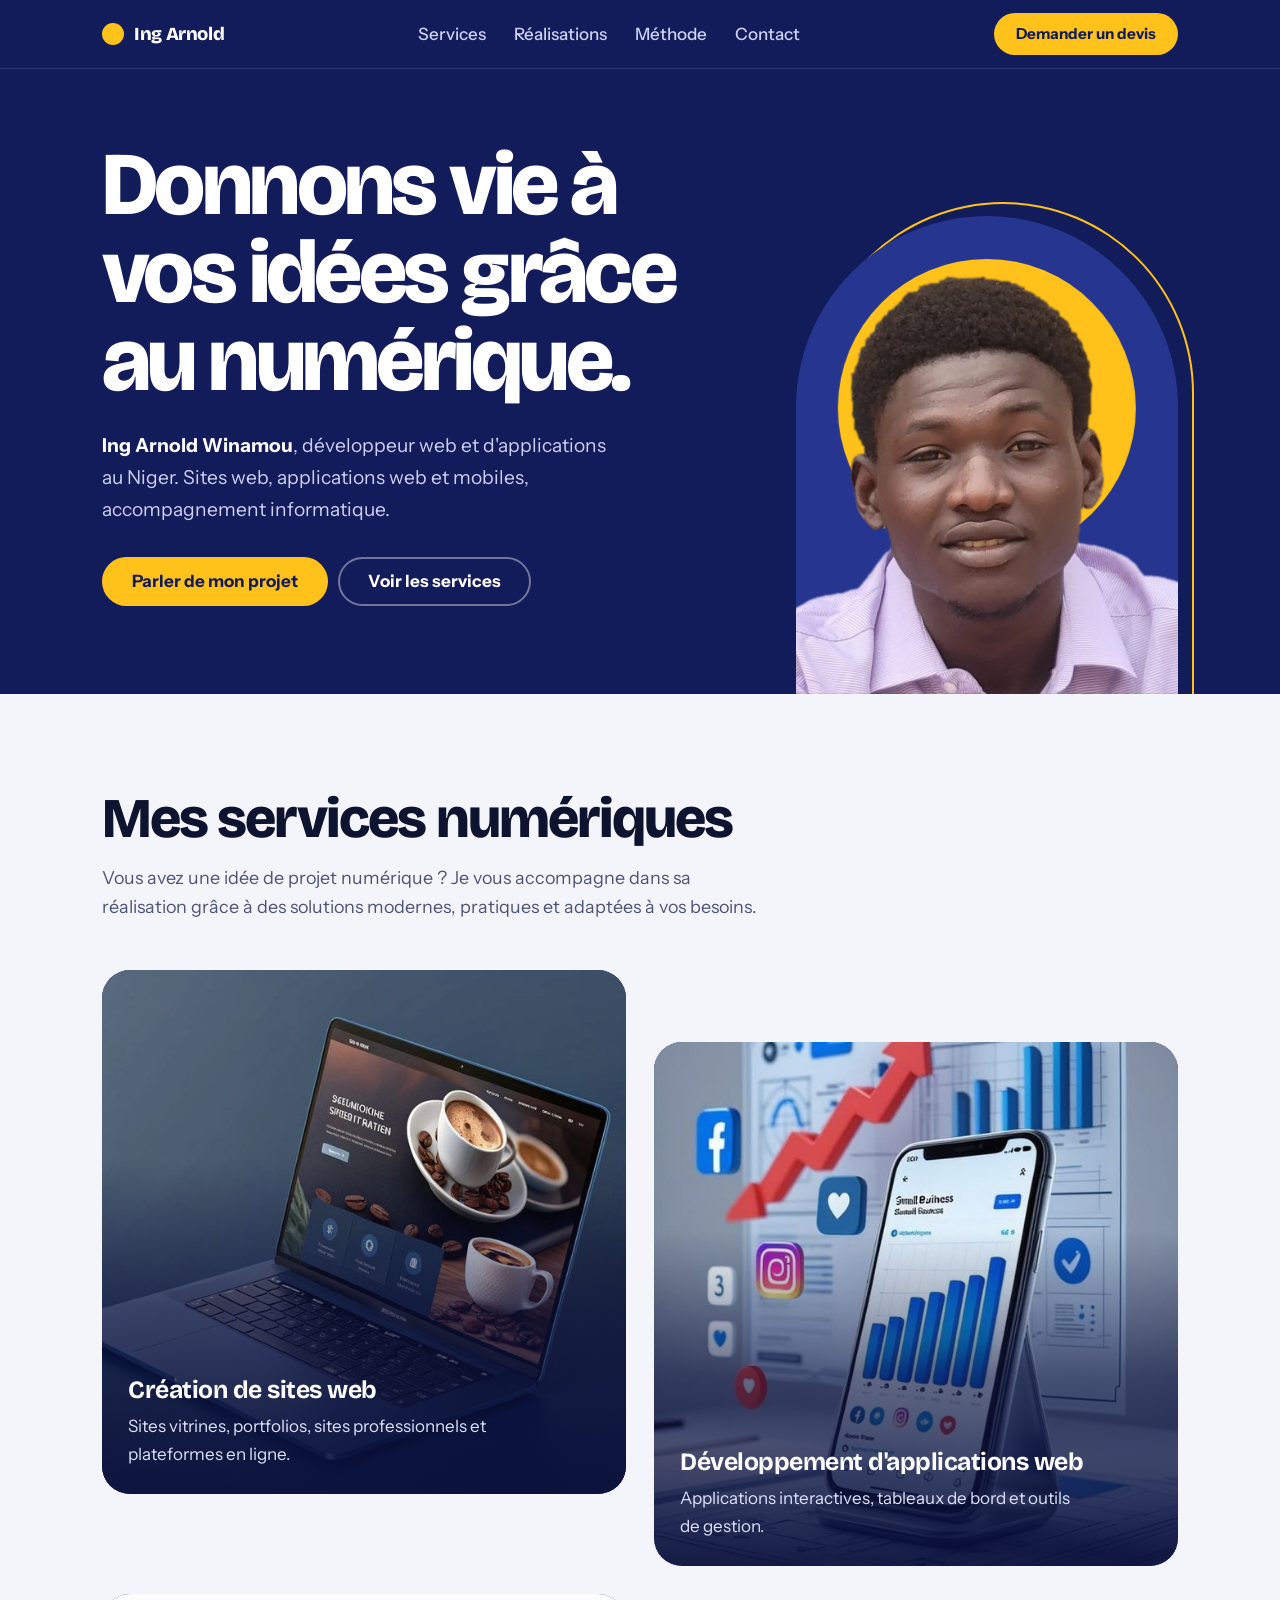
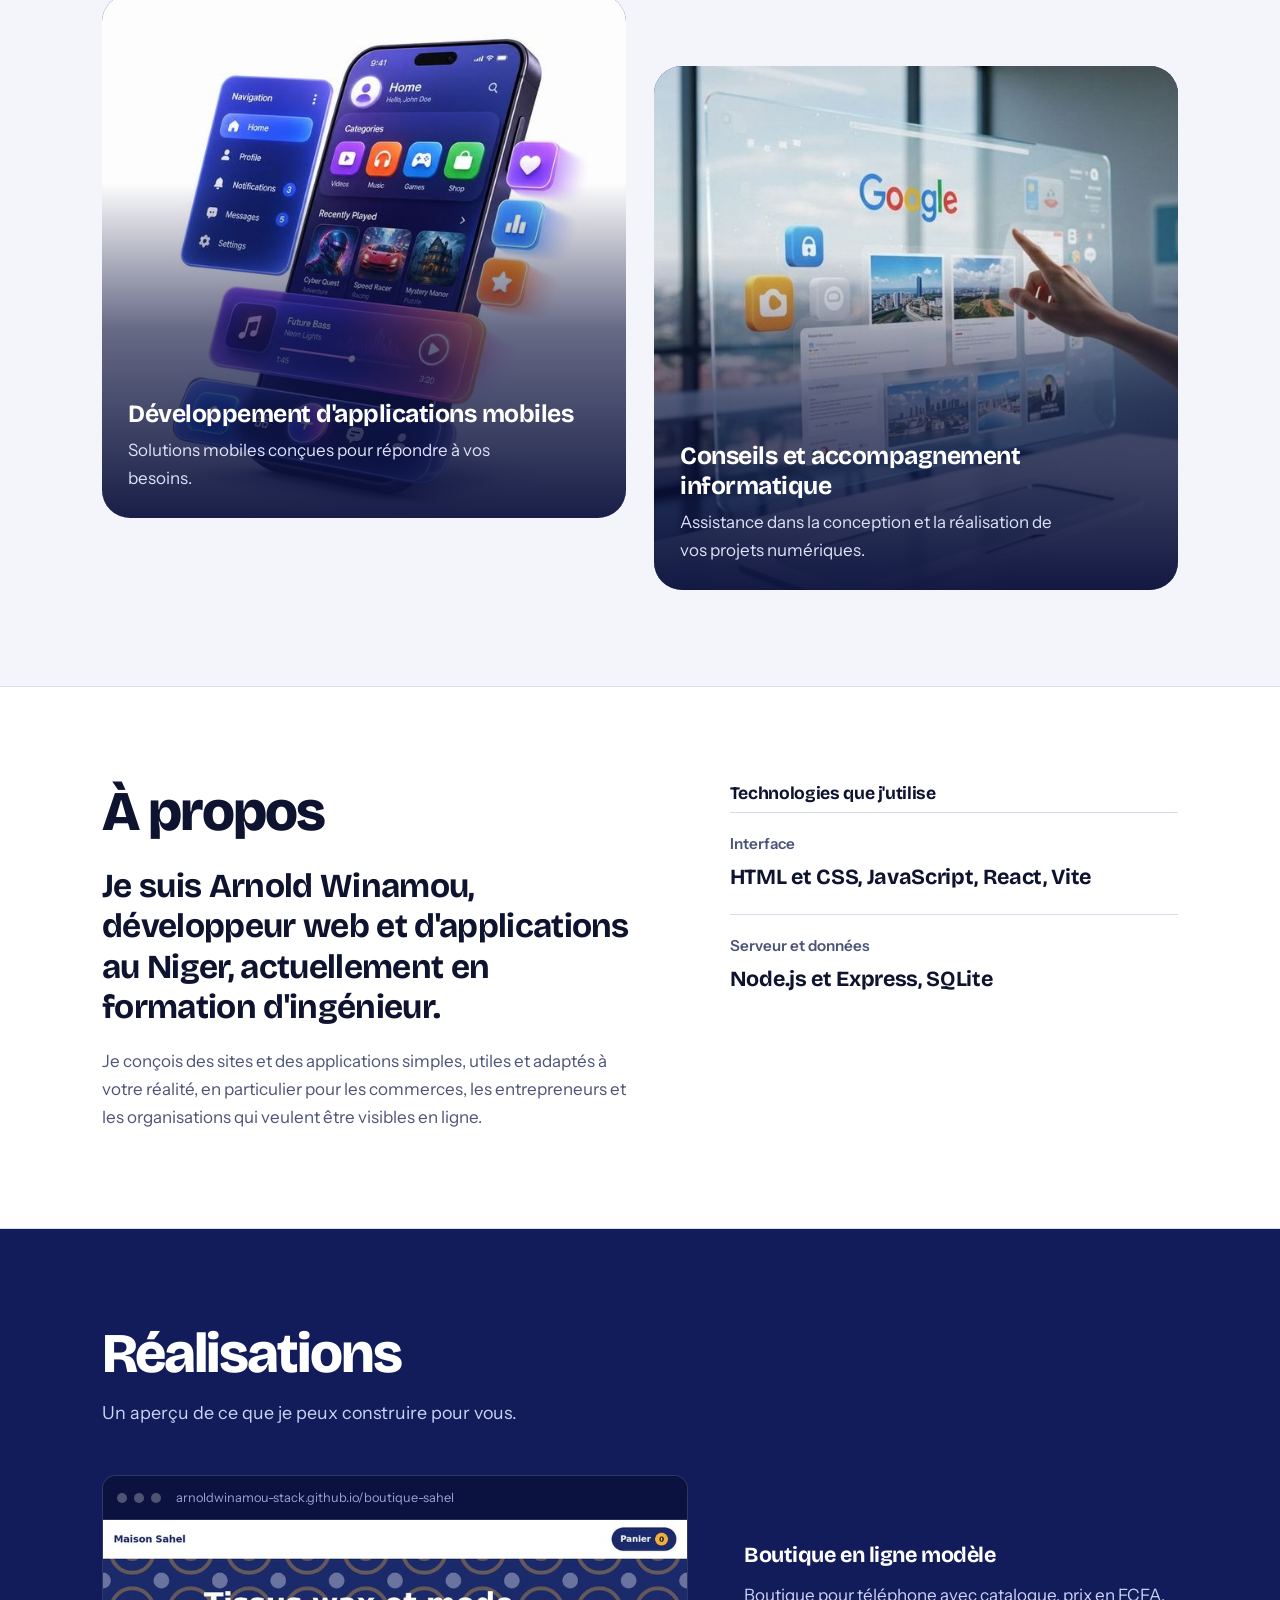
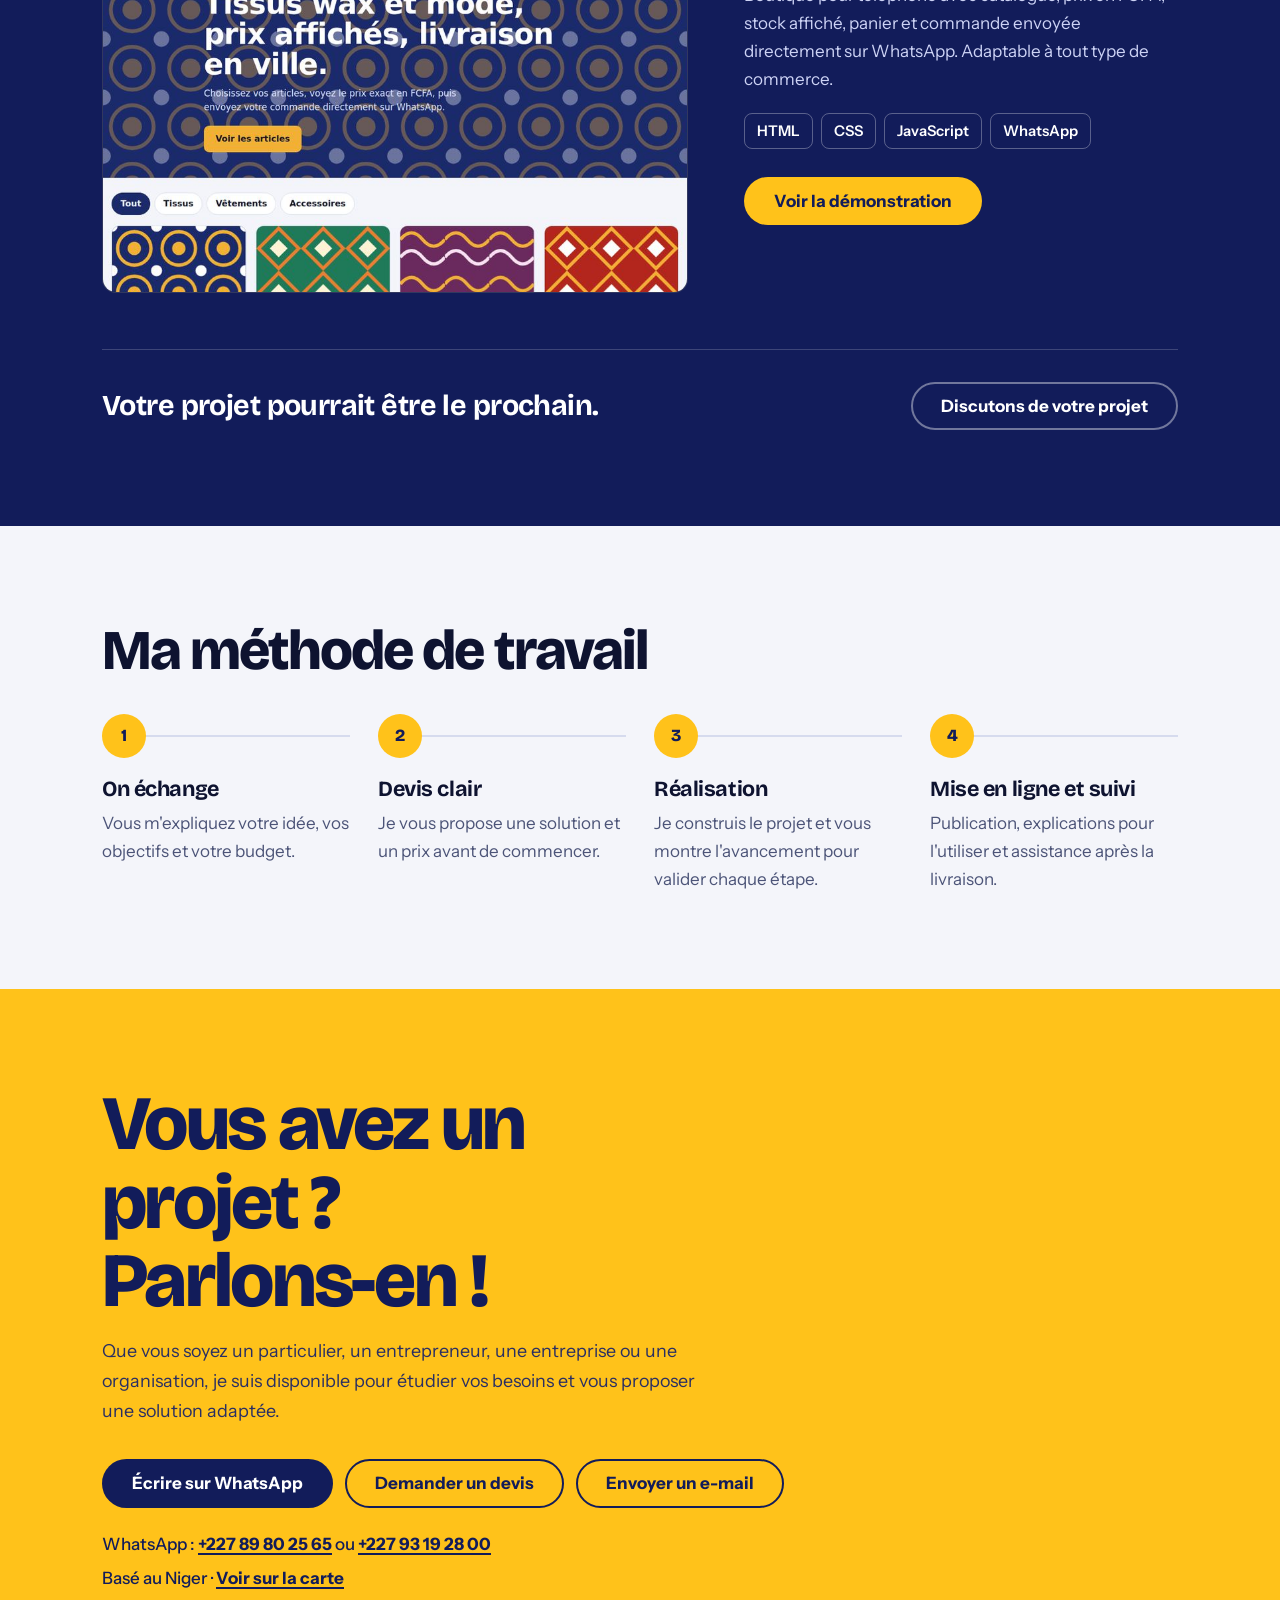
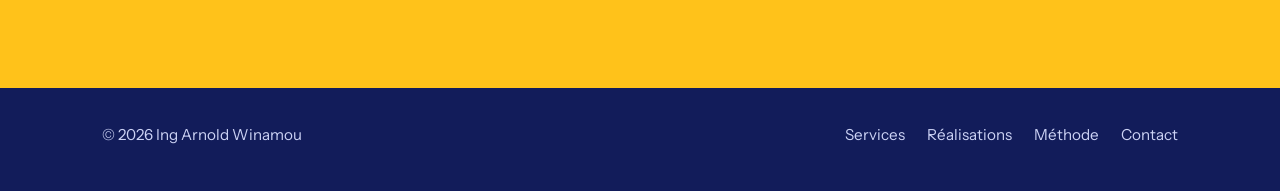
==== index.html @ d701defe "Update index.html" ====
<!DOCTYPE html>
<html lang="fr">
<head>
<meta name="google-site-verification" content="qrfC8c2_F-XxVxkpl4psHNgxjwviIf0uf66EChjVUeA" />
<meta charset="UTF-8">
<meta name="viewport" content="width=device-width, initial-scale=1">
<title>Ing Arnold Winamou – Développeur web et d'applications au Niger</title>
<meta name="description" content="Ing Arnold Winamou, développeur web et d'applications au Niger : création de sites web, applications web et mobiles, conseils et accompagnement informatique. Demandez un devis.">
<meta name="author" content="Arnold Winamou">
<link rel="canonical" href="https://arnoldwinamou-stack.github.io/">
<link rel="icon" type="image/svg+xml" href="data:image/svg+xml,%3Csvg xmlns=%22http://www.w3.org/2000/svg%22 viewBox=%220 0 64 64%22 xmlns:c2pa=%22http://c2pa.org/manifest%22%3E%3Cmetadata%3E%3Cc2pa:manifest%[base64]/[base64]%2BX/GsGPcEEsIYvOQAAAZljYm9yomdhY3Rpb25zgqJmYWN0aW9ua2MycGEub3BlbmVkanBhcmFtZXRlcnOha2luZ3JlZGllbnRzgaJjdXJseC1zZWxmI2p1bWJmPWMycGEuYXNzZXJ0aW9ucy9jMnBhLmluZ3JlZGllbnQudjNkaGFzaFgglP0dI7aSJW/C08QrW8vLhaWRZ3tnVrMgpYQZ/[base64]%[base64]/R0jtpIlb8LTxCtby8uFpZFne2dWsyClhBn%2BuS%2B97aJjdXJseCpzZWxmI2p1bWJmPWMycGEuYXNzZXJ0aW9ucy9jMnBhLmFjdGlvbnMudjJkaGFzaFgg4yxWzSO2NprL2qa9xCFcOTLrA3tYEpOYpgd6ojgqQn%2BiY3VybHgpc2VsZiNqdW1iZj1jMnBhLmFzc2VydGlvbnMvYzJwYS5oYXNoLmRhdGFkaGFzaFggpcWCn2moqY/11Rs770JXiBTCQYwgh/GRgH8T28gpHMh0Y2xhaW1fZ2VuZXJhdG9yX2luZm%[base64]/[base64]/3cyjxFA3Qo5S46fX0/ihY0VZ7mfb9KF703t5OjWDBWMA4GA1UdDwEB/wQEAwIHgDAVBgNVHSUEDjAMBgorBgEEAYPoXgIBMAwGA1UdEwEB/wQCMAAwHwYDVR0jBBgwFoAUzlHiBIFOZFsj%2BOPEz5o%2BnMHXXMIwCgYIKoZIzj0EAwMDZwAwZAIwMXMdFJ4BetLLVY7ORuE9noqbbAZOZn/aArXyTwFAZfKrPzxF2vPoJNf1%2BUCdg1XGAjBwX1zd9WGqYkqmL5SFqw1QySjr1zJfpJM9%2B1rdDwSPLMOPOjKuiXjoU/[base64]%2BQaaUuWk=%3C/c2pa:manifest%3E%3C/metadata%3E%3Crect width=%2264%22 height=%2264%22 rx=%2212%22 fill=%22%230b5a55%22/%3E%3Crect x=%220%22 y=%220%22 width=%226%22 height=%2264%22 fill=%22%235cc8be%22/%3E%3Crect x=%226%22 y=%220%22 width=%226%22 height=%2264%22 fill=%22%23fecb00%22/%3E%3Crect x=%2212%22 y=%220%22 width=%226%22 height=%2264%22 fill=%22%23e8445e%22/%3E%3Ctext x=%2240%22 y=%2243%22 font-family=%22Georgia%2Cserif%22 font-size=%2230%22 font-weight=%22700%22 text-anchor=%22middle%22 fill=%22%23fff%22%3EAW%3C/text%3E%3C/svg%3E">

<meta property="og:title" content="Ing Arnold Winamou – Développeur web et d'applications">
<meta property="og:description" content="Sites web, applications web et mobiles, conseils informatiques. Donnons vie à vos idées grâce au numérique.">
<meta property="og:type" content="website">
<meta property="og:locale" content="fr_FR">
<meta property="og:url" content="https://arnoldwinamou-stack.github.io/">
<meta property="og:image" content="https://arnoldwinamou-stack.github.io/partage.jpg">
<meta property="og:image:width" content="1200">
<meta property="og:image:height" content="630">
<meta property="og:image:alt" content="Ing Arnold Winamou, développeur web et d'applications">
<meta name="twitter:card" content="summary_large_image">
<meta name="twitter:image" content="https://arnoldwinamou-stack.github.io/partage.jpg">

<!-- GOOGLE SEARCH CONSOLE : collez ici la balise de vérification que Google vous donne, par exemple :
<meta name="google-site-verification" content="XXXXXXXXXXXX">
-->

<script type="application/ld+json">
{
  "@context": "https://schema.org",
  "@type": "Person",
  "name": "Arnold Winamou",
  "alternateName": "Ing Arnold Winamou",
  "jobTitle": "Développeur web et d'applications",
  "url": "https://arnoldwinamou-stack.github.io/",
  "image": "https://arnoldwinamou-stack.github.io/partage.jpg",
  "address": { "@type": "PostalAddress", "addressCountry": "NE" },
  "knowsAbout": ["Création de sites web", "Applications web", "Applications mobiles", "Conseil informatique"]
}
</script>

<meta name="theme-color" content="#121c5a">
<link rel="preconnect" href="https://fonts.googleapis.com">
<link rel="preconnect" href="https://fonts.gstatic.com" crossorigin>
<link href="https://fonts.googleapis.com/css2?family=Bricolage+Grotesque:opsz,wght@12..96,600..800&family=Instrument+Sans:wght@400..700&display=swap" rel="stylesheet">
<style>
  :root {
    color-scheme: light;
    --indigo: #121c5a;
    --mid: #26358f;
    --sun: #ffc21a;
    --page: #f4f5fa;
    --surface: #ffffff;
    --ink: #0e1330;
    --muted: #4c5478;
    --line: #d6dbee;
    --link: #26358f;
    --display: "Bricolage Grotesque", "Segoe UI", system-ui, sans-serif;
    --body: "Instrument Sans", "Segoe UI", system-ui, sans-serif;
  }
  @media (prefers-color-scheme: dark) {
    :root {
      color-scheme: dark;
      --page: #0a0f33;
      --surface: #10174a;
      --ink: #eef0ff;
      --muted: #a0a8d8;
      --line: #263073;
      --link: #ffc21a;
    }
  }
  * { box-sizing: border-box; margin: 0; padding: 0; }
  html { scroll-behavior: smooth; scroll-padding-top: 76px; }
  body { font-family: var(--body); font-size: 1.0625rem; line-height: 1.65; background: var(--page); color: var(--ink); -webkit-font-smoothing: antialiased; }
  img { max-width: 100%; }
  a { color: inherit; }
  :focus-visible { outline: 3px solid var(--sun); outline-offset: 3px; }
  .wrap { max-width: 1120px; margin: 0 auto; padding: 0 22px; }
  h1, h2, h3 { font-family: var(--display); font-optical-sizing: auto; }
  h2 { font-size: clamp(2rem, 6.4vw, 3.5rem); line-height: 1.02; letter-spacing: -0.035em; font-weight: 800; }
  h3 { font-size: 1.35rem; line-height: 1.2; letter-spacing: -0.02em; font-weight: 700; }
  .sub { margin-top: 16px; max-width: 56ch; color: var(--muted); font-size: 1.12rem; }
  section { padding: 96px 0; }

  /* Boutons */
  .btn { display: inline-flex; align-items: center; justify-content: center; min-height: 48px; padding: 12px 28px; border-radius: 999px; border: 2px solid transparent; text-decoration: none; font: inherit; font-weight: 700; line-height: 1.2; transition: background-color .2s, color .2s, border-color .2s; }
  .btn.sun { background: var(--sun); color: var(--indigo); }
  .btn.sun:hover { background: #ffd24d; }
  .btn.ghost { border-color: rgba(255,255,255,.4); color: #fff; }
  .btn.ghost:hover { background: rgba(255,255,255,.1); }
  .btn.small { min-height: 42px; padding: 8px 20px; font-size: .95rem; }

  /* Navigation */
  .nav { position: sticky; top: 0; z-index: 50; background: var(--indigo); border-bottom: 1px solid rgba(255,255,255,.1); }
  .nav .wrap { display: flex; align-items: center; justify-content: space-between; height: 68px; gap: 16px; }
  .brand { display: flex; align-items: center; gap: 10px; color: #fff; text-decoration: none; font-family: var(--display); font-weight: 800; font-size: 1.15rem; letter-spacing: -0.02em; }
  .brand::before { content: ""; width: 22px; height: 22px; border-radius: 50%; background: var(--sun); }
  .links { display: none; gap: 28px; }
  .links a { color: #cdd3f5; text-decoration: none; font-weight: 500; }
  .links a:hover { color: #fff; }
  @media (min-width: 800px) { .links { display: flex; } }

  /* En-tête : la signature visuelle du site = l'arche et le soleil */
  .hero { background: var(--indigo); color: #fff; padding: 48px 0 0; overflow: hidden; }
  .hero .wrap { display: grid; gap: 34px; align-items: end; }
  .hero-text { padding-bottom: 8px; }
  .hero h1 { font-size: clamp(2.45rem, 9.6vw, 5.6rem); line-height: .98; letter-spacing: -0.04em; font-weight: 800; max-width: 11ch; }
  .lead { margin-top: 20px; font-size: 1.1rem; color: #cdd3f5; max-width: 40ch; }
  .lead strong { color: #fff; font-weight: 700; }
  .cta-row { display: flex; flex-wrap: wrap; gap: 10px; margin-top: 26px; }
  .arch-wrap { position: relative; width: min(88%, 380px); margin: 0 auto; }
  .arch-wrap::before { content: ""; position: absolute; top: -14px; left: 16px; right: -16px; bottom: 0; border: 2px solid var(--sun); border-bottom: 0; border-radius: 999px 999px 0 0; }
  .arch { position: relative; aspect-ratio: 4 / 5; border-radius: 999px 999px 0 0; background: var(--mid); overflow: hidden; }
  .arch .sun { position: absolute; left: 50%; top: 9%; width: 78%; aspect-ratio: 1; border-radius: 50%; background: var(--sun); transform: translateX(-50%); animation: sun-up .9s cubic-bezier(.2,.7,.2,1) both; }
  .arch img { position: absolute; left: 50%; bottom: 0; width: 122%; max-width: none; height: auto; transform: translateX(-50%); animation: rise .9s .25s cubic-bezier(.2,.7,.2,1) both; }
  @keyframes sun-up { from { transform: translateX(-50%) scale(.55); opacity: 0; } to { transform: translateX(-50%) scale(1); opacity: 1; } }
  @keyframes rise { from { transform: translate(-50%, 40px); opacity: 0; } to { transform: translate(-50%, 0); opacity: 1; } }
  @media (min-width: 880px) {
    .lead { margin-top: 26px; font-size: 1.2rem; }
    .cta-row { margin-top: 32px; }
    .hero { padding-top: 72px; }
    .hero .wrap { grid-template-columns: 1.25fr .75fr; gap: 56px; }
    .hero-text { padding-bottom: 88px; }
    .arch-wrap { width: 100%; margin: 0; }
  }

  /* Services : deux colonnes décalées, images pleine largeur */
  .tiles { margin-top: 48px; display: grid; gap: 24px; }
  .tile { position: relative; isolation: isolate; aspect-ratio: 1 / 1; border-radius: 28px; overflow: hidden; background: var(--mid); color: #fff; }
  .tile img { position: absolute; inset: 0; width: 100%; height: 100%; object-fit: cover; z-index: -2; }
  .tile::after { content: ""; position: absolute; inset: 0; z-index: -1; background: linear-gradient(to top, rgba(10,16,60,.94) 0%, rgba(10,16,60,.62) 36%, rgba(10,16,60,0) 64%); }
  .tile .cap { position: absolute; left: 0; right: 0; bottom: 0; padding: 26px; }
  .tile h3 { font-size: 1.55rem; }
  .tile p { margin-top: 6px; color: #dde1fa; max-width: 36ch; }
  @media (min-width: 760px) {
    .tiles { grid-template-columns: 1fr 1fr; gap: 28px; align-items: start; }
    .tile:nth-child(even) { margin-top: 72px; }
  }

  /* À propos */
  .about { background: var(--surface); border-top: 1px solid var(--line); border-bottom: 1px solid var(--line); }
  .split { display: grid; gap: 48px; }
  .statement { margin-top: 26px; font-family: var(--display); font-size: clamp(1.5rem, 4.4vw, 2.1rem); line-height: 1.2; letter-spacing: -0.02em; font-weight: 700; max-width: 26ch; }
  .about p.more { margin-top: 20px; color: var(--muted); max-width: 54ch; }
  .stack-title { font-size: 1.1rem; margin-bottom: 8px; }
  .stack > div { border-top: 1px solid var(--line); padding: 18px 0; display: grid; gap: 4px; }
  .stack dt { color: var(--muted); font-weight: 600; font-size: .95rem; }
  .stack dd { font-family: var(--display); font-weight: 700; font-size: 1.35rem; letter-spacing: -0.015em; }
  @media (min-width: 880px) { .split { grid-template-columns: 1.1fr .9fr; gap: 80px; align-items: start; } }

  /* Réalisations */
  .work { background: var(--indigo); color: #fff; }
  .work .sub { color: #cdd3f5; }
  .feature { margin-top: 48px; display: grid; gap: 36px; align-items: center; }
  .browser { border-radius: 14px; overflow: hidden; background: #0b1240; border: 1px solid rgba(255,255,255,.16); }
  .browser .bar { display: flex; align-items: center; gap: 7px; padding: 11px 14px; background: #0b1240; border-bottom: 1px solid rgba(255,255,255,.12); }
  .browser .bar i { width: 10px; height: 10px; border-radius: 50%; background: rgba(255,255,255,.28); flex: none; }
  .browser .bar span { margin-left: 8px; font-size: .8rem; color: #9aa3d6; white-space: nowrap; overflow: hidden; text-overflow: ellipsis; }
  .browser img { display: block; width: 100%; height: auto; }
  .info p { margin-top: 12px; color: #cdd3f5; max-width: 46ch; }
  .tags { margin: 20px 0 28px; display: flex; flex-wrap: wrap; gap: 8px; list-style: none; }
  .tags li { border: 1px solid rgba(255,255,255,.3); border-radius: 8px; padding: 5px 12px; font-size: .92rem; font-weight: 600; }
  .next { margin-top: 56px; padding-top: 32px; border-top: 1px solid rgba(255,255,255,.18); display: flex; flex-wrap: wrap; align-items: center; justify-content: space-between; gap: 18px; }
  .next p { font-family: var(--display); font-size: clamp(1.3rem, 4vw, 1.8rem); font-weight: 700; letter-spacing: -0.02em; }
  @media (min-width: 900px) { .feature { grid-template-columns: 1.35fr 1fr; gap: 56px; } }

  /* Méthode : une vraie suite d'étapes */
  .timeline { margin-top: 56px; list-style: none; counter-reset: etape; display: grid; gap: 0; }
  .timeline li { counter-increment: etape; position: relative; padding: 0 0 36px 66px; border-left: 2px solid var(--line); margin-left: 21px; }
  .timeline li:last-child { border-left-color: transparent; padding-bottom: 0; }
  .timeline li::before { content: counter(etape); position: absolute; left: -23px; top: -4px; width: 44px; height: 44px; border-radius: 50%; background: var(--sun); color: var(--indigo); font-family: var(--display); font-weight: 800; display: grid; place-items: center; }
  .timeline h3 { padding-top: 6px; }
  .timeline p { margin-top: 6px; color: var(--muted); max-width: 34ch; }
  @media (min-width: 900px) {
    .timeline { grid-template-columns: repeat(4, 1fr); gap: 28px; }
    .timeline li { padding: 40px 0 0; border-left: 0; border-top: 2px solid var(--line); margin-left: 0; }
    .timeline li:last-child { border-top-color: var(--line); padding-bottom: 0; }
    .timeline li::before { left: 0; top: -23px; }
    .timeline h3 { padding-top: 0; }
  }

  /* Contact : grand bloc jaune */
  .contact { background: var(--sun); color: var(--indigo); }
  .contact h2 { font-size: clamp(2.3rem, 8.6vw, 4.8rem); max-width: 13ch; }
  .contact .sub { color: #2a2f63; max-width: 52ch; }
  .actions { margin-top: 34px; display: flex; flex-wrap: wrap; gap: 12px; }
  .contact .btn.solid { background: var(--indigo); color: #fff; }
  .contact .btn.solid:hover { background: #1c2a7a; }
  .contact .btn.line { border-color: var(--indigo); color: var(--indigo); }
  .contact .btn.line:hover { background: rgba(18,28,90,.08); }
  .contact :focus-visible { outline-color: var(--indigo); }
  .numbers, .where { margin-top: 22px; font-weight: 500; }
  .where { margin-top: 6px; }
  .nw { white-space: nowrap; }
  .numbers a { white-space: nowrap; }
  .contact .numbers a, .contact .where a { font-weight: 700; text-decoration-thickness: 2px; text-underline-offset: 3px; }

  footer { background: var(--indigo); color: #cdd3f5; padding: 34px 0 44px; font-size: .95rem; }
  footer .wrap { display: flex; flex-wrap: wrap; justify-content: space-between; gap: 14px 28px; }
  footer nav { display: flex; flex-wrap: wrap; gap: 8px 22px; }
  footer a { text-decoration: none; }
  footer a:hover { color: #fff; }

  @media (prefers-reduced-motion: reduce) {
    html { scroll-behavior: auto; }
    .arch .sun, .arch img { animation: none; }
  }
</style>
</head>
<body>
<header class="nav">
  <div class="wrap">
    <a class="brand" href="#top">Ing Arnold</a>
    <nav class="links" aria-label="Navigation principale">
      <a href="#services">Services</a><a href="#realisations">Réalisations</a><a href="#methode">Méthode</a><a href="#contact">Contact</a>
    </nav>
    <a class="btn sun small js-devis" href="#contact">Demander un devis</a>
  </div>
</header>

<main id="top">
  <section class="hero" style="padding-bottom:0">
    <div class="wrap">
      <div class="hero-text">
        <h1>Donnons vie à vos idées grâce au numérique.</h1>
        <p class="lead"><strong>Ing Arnold Winamou</strong>, développeur web et d'applications au Niger. Sites web, applications web et mobiles, accompagnement informatique.</p>
        <div class="cta-row">
          <a class="btn sun" href="#contact">Parler de mon projet</a>
          <a class="btn ghost" href="#services">Voir les services</a>
        </div>
      </div>
      <div class="arch-wrap">
        <div class="arch">
          <div class="sun"></div>
          <img src="[data-uri]" width="800" height="783" alt="Portrait de Ing Arnold Winamou" fetchpriority="high">
        </div>
      </div>
    </div>
  </section>

  <section id="services">
    <div class="wrap">
      <h2>Mes services numériques</h2>
      <p class="sub">Vous avez une idée de projet numérique ? Je vous accompagne dans sa réalisation grâce à des solutions modernes, pratiques et adaptées à vos besoins.</p>
      <div class="tiles">
      <article class="tile">
        <img src="[data-uri]" width="640" height="640" alt="Ordinateur portable affichant un site web moderne" loading="lazy">
        <div class="cap"><h3>Création de sites web</h3><p>Sites vitrines, portfolios, sites professionnels et plateformes en ligne.</p></div>
      </article>
      <article class="tile">
        <img src="[data-uri]" width="640" height="640" alt="Téléphone et tableau de bord avec des graphiques de statistiques" loading="lazy">
        <div class="cap"><h3>Développement d'applications web</h3><p>Applications interactives, tableaux de bord et outils de gestion.</p></div>
      </article>
      <article class="tile">
        <img src="[data-uri]" width="640" height="640" alt="Téléphone affichant une application mobile moderne" loading="lazy">
        <div class="cap"><h3>Développement d'applications mobiles</h3><p>Solutions mobiles conçues pour répondre à vos besoins.</p></div>
      </article>
      <article class="tile">
        <img src="[data-uri]" width="640" height="640" alt="Écran transparent et main qui guide, pour illustrer le conseil informatique" loading="lazy">
        <div class="cap"><h3>Conseils et accompagnement informatique</h3><p>Assistance dans la conception et la réalisation de vos projets numériques.</p></div>
      </article>
      </div>
    </div>
  </section>

  <section class="about" id="apropos">
    <div class="wrap split">
      <div>
        <h2>À propos</h2>
        <p class="statement">Je suis Arnold Winamou, développeur web et d'applications au Niger, actuellement en formation d'ingénieur.</p>
        <p class="more">Je conçois des sites et des applications simples, utiles et adaptés à votre réalité, en particulier pour les commerces, les entrepreneurs et les organisations qui veulent être visibles en ligne.</p>
      </div>
      <div>
        <h3 class="stack-title">Technologies que j'utilise</h3>
        <dl class="stack">
          <div><dt>Interface</dt><dd>HTML et CSS, JavaScript, React, Vite</dd></div>
          <div><dt>Serveur et données</dt><dd>Node.js et Express, SQLite</dd></div>
        </dl>
      </div>
    </div>
  </section>

  <section class="work" id="realisations">
    <div class="wrap">
      <h2>Réalisations</h2>
      <p class="sub">Un aperçu de ce que je peux construire pour vous.</p>
      <div class="feature">
        <div class="browser">
          <div class="bar"><i></i><i></i><i></i><span>arnoldwinamou-stack.github.io/boutique-sahel</span></div>
          <img src="[data-uri]" width="880" height="560" alt="Capture d'écran de la boutique en ligne modèle Maison Sahel" loading="lazy">
        </div>
        <div class="info">
          <h3>Boutique en ligne modèle</h3>
          <p>Boutique pour téléphone avec catalogue, prix en FCFA, stock affiché, panier et commande envoyée directement sur WhatsApp. Adaptable à tout type de commerce.</p>
          <ul class="tags"><li>HTML</li><li>CSS</li><li>JavaScript</li><li>WhatsApp</li></ul>
          <a class="btn sun" href="https://arnoldwinamou-stack.github.io/boutique-sahel/" target="_blank" rel="noopener">Voir la démonstration</a>
        </div>
      </div>
      <div class="next">
        <p>Votre projet pourrait être le prochain.</p>
        <a class="btn ghost" href="#contact">Discutons de votre projet</a>
      </div>
    </div>
  </section>

  <section id="methode">
    <div class="wrap">
      <h2>Ma méthode de travail</h2>
      <ol class="timeline">
        <li><h3>On échange</h3><p>Vous m'expliquez votre idée, vos objectifs et votre budget.</p></li>
        <li><h3>Devis clair</h3><p>Je vous propose une solution et un prix avant de commencer.</p></li>
        <li><h3>Réalisation</h3><p>Je construis le projet et vous montre l'avancement pour valider chaque étape.</p></li>
        <li><h3>Mise en ligne et suivi</h3><p>Publication, explications pour l'utiliser et assistance après la livraison.</p></li>
      </ol>
    </div>
  </section>

  <section class="contact" id="contact">
    <div class="wrap">
      <h2>Vous avez un projet&nbsp;? <span class="nw">Parlons-en&nbsp;!</span></h2>
      <p class="sub">Que vous soyez un particulier, un entrepreneur, une entreprise ou une organisation, je suis disponible pour étudier vos besoins et vous proposer une solution adaptée.</p>
      <div class="actions">
        <a class="btn solid" id="wa" href="#contact">Écrire sur WhatsApp</a>
        <a class="btn line js-devis" id="devis" href="#contact">Demander un devis</a>
        <a class="btn line" id="mail" href="#contact" hidden>Envoyer un e-mail</a>
      </div>
      <p class="numbers" id="numbers"></p>
      <p class="where" id="where" hidden></p>
    </div>
  </section>
</main>

<footer>
  <div class="wrap">
    <span>© 2026 Ing Arnold Winamou</span>
    <nav aria-label="Pied de page"><a href="#services">Services</a><a href="#realisations">Réalisations</a><a href="#methode">Méthode</a><a href="#contact">Contact</a></nav>
  </div>
</footer>

<script>
  /* ===== À MODIFIER ===== */
  // indicatif du pays + numéro, sans + ni espaces (le premier est utilisé par le gros bouton)
  const WHATSAPP_NUMBERS = [
    { tel: "22789802565", affiche: "+227 89 80 25 65" },
    { tel: "22793192800", affiche: "+227 93 19 28 00" }
  ];
  const LIEU = "au Niger";  // texte affiché, exemple : "à Niamey, Niger" (laisser vide pour masquer)
  const CARTE = "Niger";    // recherche sur la carte, exemple : "Niamey, Niger"
  const EMAIL = "arnoldwinamou@gmail.com"; // laisser vide pour masquer le bouton e-mail
  /* ====================== */

  const msg = "Bonjour Arnold, j'ai un projet numérique et je voudrais en discuter avec vous.";
  const msgDevis = "Bonjour Arnold, je voudrais un devis pour un projet (site web ou application). Voici mon besoin : ";
  const lien = (n, m) => "https://wa.me/" + n.tel + "?text=" + encodeURIComponent(m || msg);

  const wa = document.getElementById("wa");
  wa.href = lien(WHATSAPP_NUMBERS[0]); wa.target = "_blank"; wa.rel = "noopener";
  document.querySelectorAll(".js-devis").forEach(a => {
    a.href = lien(WHATSAPP_NUMBERS[0], msgDevis); a.target = "_blank"; a.rel = "noopener";
  });
  document.getElementById("numbers").innerHTML = "WhatsApp : " +
    WHATSAPP_NUMBERS.map(n => '<a href="' + lien(n) + '" target="_blank" rel="noopener">' + n.affiche + '</a>').join(" ou ");
  if (LIEU) {
    const w = document.getElementById("where");
    w.innerHTML = "Basé " + LIEU + ' · <a href="https://www.google.com/maps/search/?api=1&query=' + encodeURIComponent(CARTE) + '" target="_blank" rel="noopener">Voir sur la carte</a>';
    w.hidden = false;
  }
  if (EMAIL) {
    const m = document.getElementById("mail");
    m.href = "mailto:" + EMAIL + "?subject=" + encodeURIComponent("Projet numérique");
    m.hidden = false;
  }
</script>
</body>
</html>
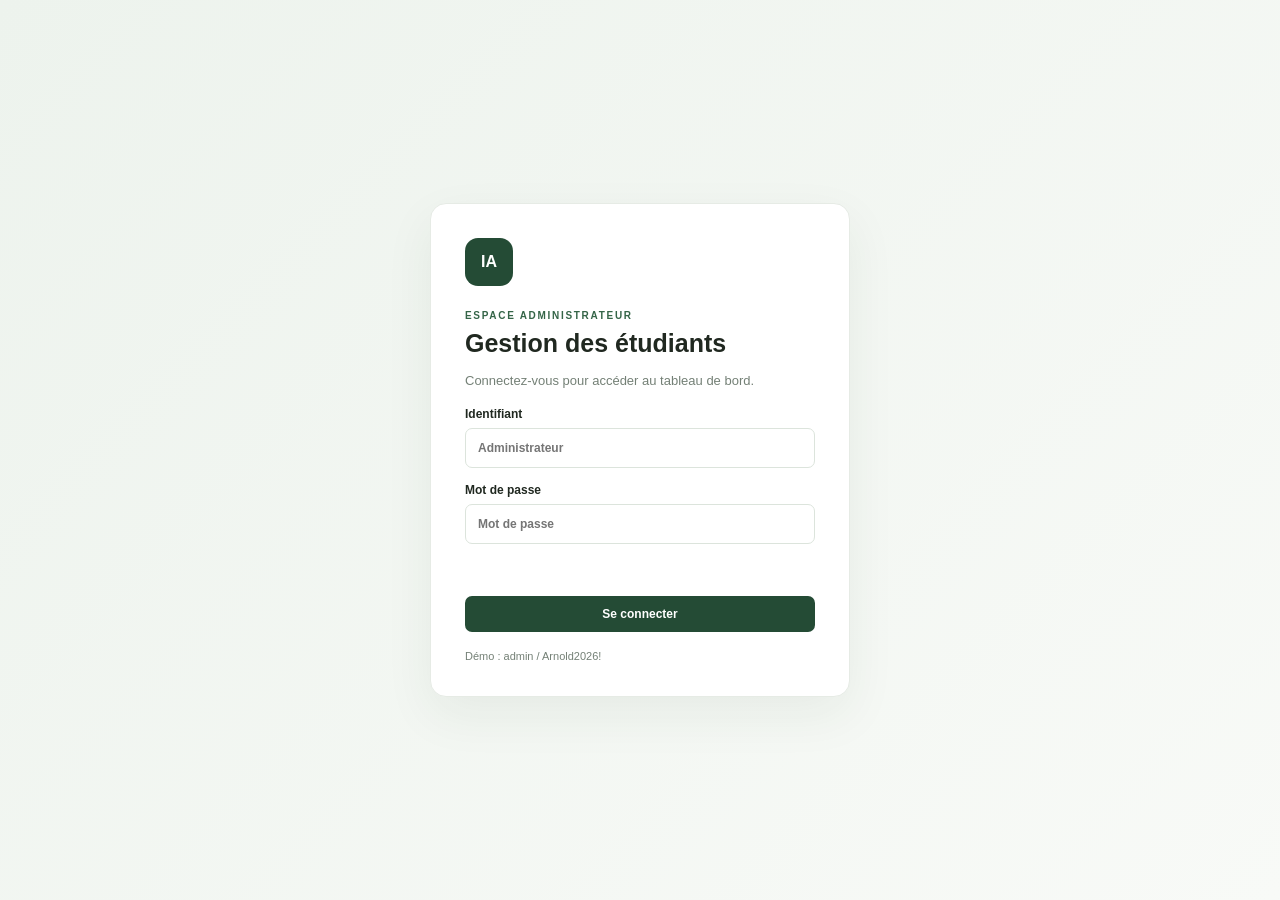
==== commit e1c6ef42: "Add files via upload Ajout du système de gestion des étudiants" ====
--- a/index.html
+++ b/index.html
@@ -1,376 +1,56 @@
-<!DOCTYPE html>
+<!doctype html>
 <html lang="fr">
 <head>
-<meta name="google-site-verification" content="qrfC8c2_F-XxVxkpl4psHNgxjwviIf0uf66EChjVUeA" />
-<meta charset="UTF-8">
-<meta name="viewport" content="width=device-width, initial-scale=1">
-<title>Ing Arnold Winamou – Développeur web et d'applications au Niger</title>
-<meta name="description" content="Ing Arnold Winamou, développeur web et d'applications au Niger : création de sites web, applications web et mobiles, conseils et accompagnement informatique. Demandez un devis.">
-<meta name="author" content="Arnold Winamou">
-<link rel="canonical" href="https://arnoldwinamou-stack.github.io/">
-<link rel="icon" type="image/svg+xml" href="data:image/svg+xml,%3Csvg xmlns=%22http://www.w3.org/2000/svg%22 viewBox=%220 0 64 64%22 xmlns:c2pa=%22http://c2pa.org/manifest%22%3E%3Cmetadata%3E%3Cc2pa:manifest%[base64]/[base64]%2BX/GsGPcEEsIYvOQAAAZljYm9yomdhY3Rpb25zgqJmYWN0aW9ua2MycGEub3BlbmVkanBhcmFtZXRlcnOha2luZ3JlZGllbnRzgaJjdXJseC1zZWxmI2p1bWJmPWMycGEuYXNzZXJ0aW9ucy9jMnBhLmluZ3JlZGllbnQudjNkaGFzaFgglP0dI7aSJW/C08QrW8vLhaWRZ3tnVrMgpYQZ/[base64]%[base64]/R0jtpIlb8LTxCtby8uFpZFne2dWsyClhBn%2BuS%2B97aJjdXJseCpzZWxmI2p1bWJmPWMycGEuYXNzZXJ0aW9ucy9jMnBhLmFjdGlvbnMudjJkaGFzaFgg4yxWzSO2NprL2qa9xCFcOTLrA3tYEpOYpgd6ojgqQn%2BiY3VybHgpc2VsZiNqdW1iZj1jMnBhLmFzc2VydGlvbnMvYzJwYS5oYXNoLmRhdGFkaGFzaFggpcWCn2moqY/11Rs770JXiBTCQYwgh/GRgH8T28gpHMh0Y2xhaW1fZ2VuZXJhdG9yX2luZm%[base64]/[base64]/3cyjxFA3Qo5S46fX0/ihY0VZ7mfb9KF703t5OjWDBWMA4GA1UdDwEB/wQEAwIHgDAVBgNVHSUEDjAMBgorBgEEAYPoXgIBMAwGA1UdEwEB/wQCMAAwHwYDVR0jBBgwFoAUzlHiBIFOZFsj%2BOPEz5o%2BnMHXXMIwCgYIKoZIzj0EAwMDZwAwZAIwMXMdFJ4BetLLVY7ORuE9noqbbAZOZn/aArXyTwFAZfKrPzxF2vPoJNf1%2BUCdg1XGAjBwX1zd9WGqYkqmL5SFqw1QySjr1zJfpJM9%2B1rdDwSPLMOPOjKuiXjoU/[base64]%2BQaaUuWk=%3C/c2pa:manifest%3E%3C/metadata%3E%3Crect width=%2264%22 height=%2264%22 rx=%2212%22 fill=%22%230b5a55%22/%3E%3Crect x=%220%22 y=%220%22 width=%226%22 height=%2264%22 fill=%22%235cc8be%22/%3E%3Crect x=%226%22 y=%220%22 width=%226%22 height=%2264%22 fill=%22%23fecb00%22/%3E%3Crect x=%2212%22 y=%220%22 width=%226%22 height=%2264%22 fill=%22%23e8445e%22/%3E%3Ctext x=%2240%22 y=%2243%22 font-family=%22Georgia%2Cserif%22 font-size=%2230%22 font-weight=%22700%22 text-anchor=%22middle%22 fill=%22%23fff%22%3EAW%3C/text%3E%3C/svg%3E">
-
-<meta property="og:title" content="Ing Arnold Winamou – Développeur web et d'applications">
-<meta property="og:description" content="Sites web, applications web et mobiles, conseils informatiques. Donnons vie à vos idées grâce au numérique.">
-<meta property="og:type" content="website">
-<meta property="og:locale" content="fr_FR">
-<meta property="og:url" content="https://arnoldwinamou-stack.github.io/">
-<meta property="og:image" content="https://arnoldwinamou-stack.github.io/partage.jpg">
-<meta property="og:image:width" content="1200">
-<meta property="og:image:height" content="630">
-<meta property="og:image:alt" content="Ing Arnold Winamou, développeur web et d'applications">
-<meta name="twitter:card" content="summary_large_image">
-<meta name="twitter:image" content="https://arnoldwinamou-stack.github.io/partage.jpg">
-
-<!-- GOOGLE SEARCH CONSOLE : collez ici la balise de vérification que Google vous donne, par exemple :
-<meta name="google-site-verification" content="XXXXXXXXXXXX">
--->
-
-<script type="application/ld+json">
-{
-  "@context": "https://schema.org",
-  "@type": "Person",
-  "name": "Arnold Winamou",
-  "alternateName": "Ing Arnold Winamou",
-  "jobTitle": "Développeur web et d'applications",
-  "url": "https://arnoldwinamou-stack.github.io/",
-  "image": "https://arnoldwinamou-stack.github.io/partage.jpg",
-  "address": { "@type": "PostalAddress", "addressCountry": "NE" },
-  "knowsAbout": ["Création de sites web", "Applications web", "Applications mobiles", "Conseil informatique"]
-}
-</script>
-
-<meta name="theme-color" content="#121c5a">
-<link rel="preconnect" href="https://fonts.googleapis.com">
-<link rel="preconnect" href="https://fonts.gstatic.com" crossorigin>
-<link href="https://fonts.googleapis.com/css2?family=Bricolage+Grotesque:opsz,wght@12..96,600..800&family=Instrument+Sans:wght@400..700&display=swap" rel="stylesheet">
-<style>
-  :root {
-    color-scheme: light;
-    --indigo: #121c5a;
-    --mid: #26358f;
-    --sun: #ffc21a;
-    --page: #f4f5fa;
-    --surface: #ffffff;
-    --ink: #0e1330;
-    --muted: #4c5478;
-    --line: #d6dbee;
-    --link: #26358f;
-    --display: "Bricolage Grotesque", "Segoe UI", system-ui, sans-serif;
-    --body: "Instrument Sans", "Segoe UI", system-ui, sans-serif;
-  }
-  @media (prefers-color-scheme: dark) {
-    :root {
-      color-scheme: dark;
-      --page: #0a0f33;
-      --surface: #10174a;
-      --ink: #eef0ff;
-      --muted: #a0a8d8;
-      --line: #263073;
-      --link: #ffc21a;
-    }
-  }
-  * { box-sizing: border-box; margin: 0; padding: 0; }
-  html { scroll-behavior: smooth; scroll-padding-top: 76px; }
-  body { font-family: var(--body); font-size: 1.0625rem; line-height: 1.65; background: var(--page); color: var(--ink); -webkit-font-smoothing: antialiased; }
-  img { max-width: 100%; }
-  a { color: inherit; }
-  :focus-visible { outline: 3px solid var(--sun); outline-offset: 3px; }
-  .wrap { max-width: 1120px; margin: 0 auto; padding: 0 22px; }
-  h1, h2, h3 { font-family: var(--display); font-optical-sizing: auto; }
-  h2 { font-size: clamp(2rem, 6.4vw, 3.5rem); line-height: 1.02; letter-spacing: -0.035em; font-weight: 800; }
-  h3 { font-size: 1.35rem; line-height: 1.2; letter-spacing: -0.02em; font-weight: 700; }
-  .sub { margin-top: 16px; max-width: 56ch; color: var(--muted); font-size: 1.12rem; }
-  section { padding: 96px 0; }
-
-  /* Boutons */
-  .btn { display: inline-flex; align-items: center; justify-content: center; min-height: 48px; padding: 12px 28px; border-radius: 999px; border: 2px solid transparent; text-decoration: none; font: inherit; font-weight: 700; line-height: 1.2; transition: background-color .2s, color .2s, border-color .2s; }
-  .btn.sun { background: var(--sun); color: var(--indigo); }
-  .btn.sun:hover { background: #ffd24d; }
-  .btn.ghost { border-color: rgba(255,255,255,.4); color: #fff; }
-  .btn.ghost:hover { background: rgba(255,255,255,.1); }
-  .btn.small { min-height: 42px; padding: 8px 20px; font-size: .95rem; }
-
-  /* Navigation */
-  .nav { position: sticky; top: 0; z-index: 50; background: var(--indigo); border-bottom: 1px solid rgba(255,255,255,.1); }
-  .nav .wrap { display: flex; align-items: center; justify-content: space-between; height: 68px; gap: 16px; }
-  .brand { display: flex; align-items: center; gap: 10px; color: #fff; text-decoration: none; font-family: var(--display); font-weight: 800; font-size: 1.15rem; letter-spacing: -0.02em; }
-  .brand::before { content: ""; width: 22px; height: 22px; border-radius: 50%; background: var(--sun); }
-  .links { display: none; gap: 28px; }
-  .links a { color: #cdd3f5; text-decoration: none; font-weight: 500; }
-  .links a:hover { color: #fff; }
-  @media (min-width: 800px) { .links { display: flex; } }
-
-  /* En-tête : la signature visuelle du site = l'arche et le soleil */
-  .hero { background: var(--indigo); color: #fff; padding: 48px 0 0; overflow: hidden; }
-  .hero .wrap { display: grid; gap: 34px; align-items: end; }
-  .hero-text { padding-bottom: 8px; }
-  .hero h1 { font-size: clamp(2.45rem, 9.6vw, 5.6rem); line-height: .98; letter-spacing: -0.04em; font-weight: 800; max-width: 11ch; }
-  .lead { margin-top: 20px; font-size: 1.1rem; color: #cdd3f5; max-width: 40ch; }
-  .lead strong { color: #fff; font-weight: 700; }
-  .cta-row { display: flex; flex-wrap: wrap; gap: 10px; margin-top: 26px; }
-  .arch-wrap { position: relative; width: min(88%, 380px); margin: 0 auto; }
-  .arch-wrap::before { content: ""; position: absolute; top: -14px; left: 16px; right: -16px; bottom: 0; border: 2px solid var(--sun); border-bottom: 0; border-radius: 999px 999px 0 0; }
-  .arch { position: relative; aspect-ratio: 4 / 5; border-radius: 999px 999px 0 0; background: var(--mid); overflow: hidden; }
-  .arch .sun { position: absolute; left: 50%; top: 9%; width: 78%; aspect-ratio: 1; border-radius: 50%; background: var(--sun); transform: translateX(-50%); animation: sun-up .9s cubic-bezier(.2,.7,.2,1) both; }
-  .arch img { position: absolute; left: 50%; bottom: 0; width: 122%; max-width: none; height: auto; transform: translateX(-50%); animation: rise .9s .25s cubic-bezier(.2,.7,.2,1) both; }
-  @keyframes sun-up { from { transform: translateX(-50%) scale(.55); opacity: 0; } to { transform: translateX(-50%) scale(1); opacity: 1; } }
-  @keyframes rise { from { transform: translate(-50%, 40px); opacity: 0; } to { transform: translate(-50%, 0); opacity: 1; } }
-  @media (min-width: 880px) {
-    .lead { margin-top: 26px; font-size: 1.2rem; }
-    .cta-row { margin-top: 32px; }
-    .hero { padding-top: 72px; }
-    .hero .wrap { grid-template-columns: 1.25fr .75fr; gap: 56px; }
-    .hero-text { padding-bottom: 88px; }
-    .arch-wrap { width: 100%; margin: 0; }
-  }
-
-  /* Services : deux colonnes décalées, images pleine largeur */
-  .tiles { margin-top: 48px; display: grid; gap: 24px; }
-  .tile { position: relative; isolation: isolate; aspect-ratio: 1 / 1; border-radius: 28px; overflow: hidden; background: var(--mid); color: #fff; }
-  .tile img { position: absolute; inset: 0; width: 100%; height: 100%; object-fit: cover; z-index: -2; }
-  .tile::after { content: ""; position: absolute; inset: 0; z-index: -1; background: linear-gradient(to top, rgba(10,16,60,.94) 0%, rgba(10,16,60,.62) 36%, rgba(10,16,60,0) 64%); }
-  .tile .cap { position: absolute; left: 0; right: 0; bottom: 0; padding: 26px; }
-  .tile h3 { font-size: 1.55rem; }
-  .tile p { margin-top: 6px; color: #dde1fa; max-width: 36ch; }
-  @media (min-width: 760px) {
-    .tiles { grid-template-columns: 1fr 1fr; gap: 28px; align-items: start; }
-    .tile:nth-child(even) { margin-top: 72px; }
-  }
-
-  /* À propos */
-  .about { background: var(--surface); border-top: 1px solid var(--line); border-bottom: 1px solid var(--line); }
-  .split { display: grid; gap: 48px; }
-  .statement { margin-top: 26px; font-family: var(--display); font-size: clamp(1.5rem, 4.4vw, 2.1rem); line-height: 1.2; letter-spacing: -0.02em; font-weight: 700; max-width: 26ch; }
-  .about p.more { margin-top: 20px; color: var(--muted); max-width: 54ch; }
-  .stack-title { font-size: 1.1rem; margin-bottom: 8px; }
-  .stack > div { border-top: 1px solid var(--line); padding: 18px 0; display: grid; gap: 4px; }
-  .stack dt { color: var(--muted); font-weight: 600; font-size: .95rem; }
-  .stack dd { font-family: var(--display); font-weight: 700; font-size: 1.35rem; letter-spacing: -0.015em; }
-  @media (min-width: 880px) { .split { grid-template-columns: 1.1fr .9fr; gap: 80px; align-items: start; } }
-
-  /* Réalisations */
-  .work { background: var(--indigo); color: #fff; }
-  .work .sub { color: #cdd3f5; }
-  .feature { margin-top: 48px; display: grid; gap: 36px; align-items: center; }
-  .browser { border-radius: 14px; overflow: hidden; background: #0b1240; border: 1px solid rgba(255,255,255,.16); }
-  .browser .bar { display: flex; align-items: center; gap: 7px; padding: 11px 14px; background: #0b1240; border-bottom: 1px solid rgba(255,255,255,.12); }
-  .browser .bar i { width: 10px; height: 10px; border-radius: 50%; background: rgba(255,255,255,.28); flex: none; }
-  .browser .bar span { margin-left: 8px; font-size: .8rem; color: #9aa3d6; white-space: nowrap; overflow: hidden; text-overflow: ellipsis; }
-  .browser img { display: block; width: 100%; height: auto; }
-  .info p { margin-top: 12px; color: #cdd3f5; max-width: 46ch; }
-  .tags { margin: 20px 0 28px; display: flex; flex-wrap: wrap; gap: 8px; list-style: none; }
-  .tags li { border: 1px solid rgba(255,255,255,.3); border-radius: 8px; padding: 5px 12px; font-size: .92rem; font-weight: 600; }
-  .next { margin-top: 56px; padding-top: 32px; border-top: 1px solid rgba(255,255,255,.18); display: flex; flex-wrap: wrap; align-items: center; justify-content: space-between; gap: 18px; }
-  .next p { font-family: var(--display); font-size: clamp(1.3rem, 4vw, 1.8rem); font-weight: 700; letter-spacing: -0.02em; }
-  @media (min-width: 900px) { .feature { grid-template-columns: 1.35fr 1fr; gap: 56px; } }
-
-  /* Méthode : une vraie suite d'étapes */
-  .timeline { margin-top: 56px; list-style: none; counter-reset: etape; display: grid; gap: 0; }
-  .timeline li { counter-increment: etape; position: relative; padding: 0 0 36px 66px; border-left: 2px solid var(--line); margin-left: 21px; }
-  .timeline li:last-child { border-left-color: transparent; padding-bottom: 0; }
-  .timeline li::before { content: counter(etape); position: absolute; left: -23px; top: -4px; width: 44px; height: 44px; border-radius: 50%; background: var(--sun); color: var(--indigo); font-family: var(--display); font-weight: 800; display: grid; place-items: center; }
-  .timeline h3 { padding-top: 6px; }
-  .timeline p { margin-top: 6px; color: var(--muted); max-width: 34ch; }
-  @media (min-width: 900px) {
-    .timeline { grid-template-columns: repeat(4, 1fr); gap: 28px; }
-    .timeline li { padding: 40px 0 0; border-left: 0; border-top: 2px solid var(--line); margin-left: 0; }
-    .timeline li:last-child { border-top-color: var(--line); padding-bottom: 0; }
-    .timeline li::before { left: 0; top: -23px; }
-    .timeline h3 { padding-top: 0; }
-  }
-
-  /* Contact : grand bloc jaune */
-  .contact { background: var(--sun); color: var(--indigo); }
-  .contact h2 { font-size: clamp(2.3rem, 8.6vw, 4.8rem); max-width: 13ch; }
-  .contact .sub { color: #2a2f63; max-width: 52ch; }
-  .actions { margin-top: 34px; display: flex; flex-wrap: wrap; gap: 12px; }
-  .contact .btn.solid { background: var(--indigo); color: #fff; }
-  .contact .btn.solid:hover { background: #1c2a7a; }
-  .contact .btn.line { border-color: var(--indigo); color: var(--indigo); }
-  .contact .btn.line:hover { background: rgba(18,28,90,.08); }
-  .contact :focus-visible { outline-color: var(--indigo); }
-  .numbers, .where { margin-top: 22px; font-weight: 500; }
-  .where { margin-top: 6px; }
-  .nw { white-space: nowrap; }
-  .numbers a { white-space: nowrap; }
-  .contact .numbers a, .contact .where a { font-weight: 700; text-decoration-thickness: 2px; text-underline-offset: 3px; }
-
-  footer { background: var(--indigo); color: #cdd3f5; padding: 34px 0 44px; font-size: .95rem; }
-  footer .wrap { display: flex; flex-wrap: wrap; justify-content: space-between; gap: 14px 28px; }
-  footer nav { display: flex; flex-wrap: wrap; gap: 8px 22px; }
-  footer a { text-decoration: none; }
-  footer a:hover { color: #fff; }
-
-  @media (prefers-reduced-motion: reduce) {
-    html { scroll-behavior: auto; }
-    .arch .sun, .arch img { animation: none; }
-  }
-</style>
+<meta charset="utf-8"><meta name="viewport" content="width=device-width,initial-scale=1">
+<title>Gestion des étudiants | Ing Arnold</title>
+<link rel="stylesheet" href="style.css">
 </head>
 <body>
-<header class="nav">
-  <div class="wrap">
-    <a class="brand" href="#top">Ing Arnold</a>
-    <nav class="links" aria-label="Navigation principale">
-      <a href="#services">Services</a><a href="#realisations">Réalisations</a><a href="#methode">Méthode</a><a href="#contact">Contact</a>
-    </nav>
-    <a class="btn sun small js-devis" href="#contact">Demander un devis</a>
-  </div>
-</header>
-
-<main id="top">
-  <section class="hero" style="padding-bottom:0">
-    <div class="wrap">
-      <div class="hero-text">
-        <h1>Donnons vie à vos idées grâce au numérique.</h1>
-        <p class="lead"><strong>Ing Arnold Winamou</strong>, développeur web et d'applications au Niger. Sites web, applications web et mobiles, accompagnement informatique.</p>
-        <div class="cta-row">
-          <a class="btn sun" href="#contact">Parler de mon projet</a>
-          <a class="btn ghost" href="#services">Voir les services</a>
-        </div>
-      </div>
-      <div class="arch-wrap">
-        <div class="arch">
-          <div class="sun"></div>
-          <img src="[data-uri]" width="800" height="783" alt="Portrait de Ing Arnold Winamou" fetchpriority="high">
-        </div>
-      </div>
-    </div>
-  </section>
-
-  <section id="services">
-    <div class="wrap">
-      <h2>Mes services numériques</h2>
-      <p class="sub">Vous avez une idée de projet numérique ? Je vous accompagne dans sa réalisation grâce à des solutions modernes, pratiques et adaptées à vos besoins.</p>
-      <div class="tiles">
-      <article class="tile">
-        <img src="[data-uri]" width="640" height="640" alt="Ordinateur portable affichant un site web moderne" loading="lazy">
-        <div class="cap"><h3>Création de sites web</h3><p>Sites vitrines, portfolios, sites professionnels et plateformes en ligne.</p></div>
-      </article>
-      <article class="tile">
-        <img src="[data-uri]" width="640" height="640" alt="Téléphone et tableau de bord avec des graphiques de statistiques" loading="lazy">
-        <div class="cap"><h3>Développement d'applications web</h3><p>Applications interactives, tableaux de bord et outils de gestion.</p></div>
-      </article>
-      <article class="tile">
-        <img src="[data-uri]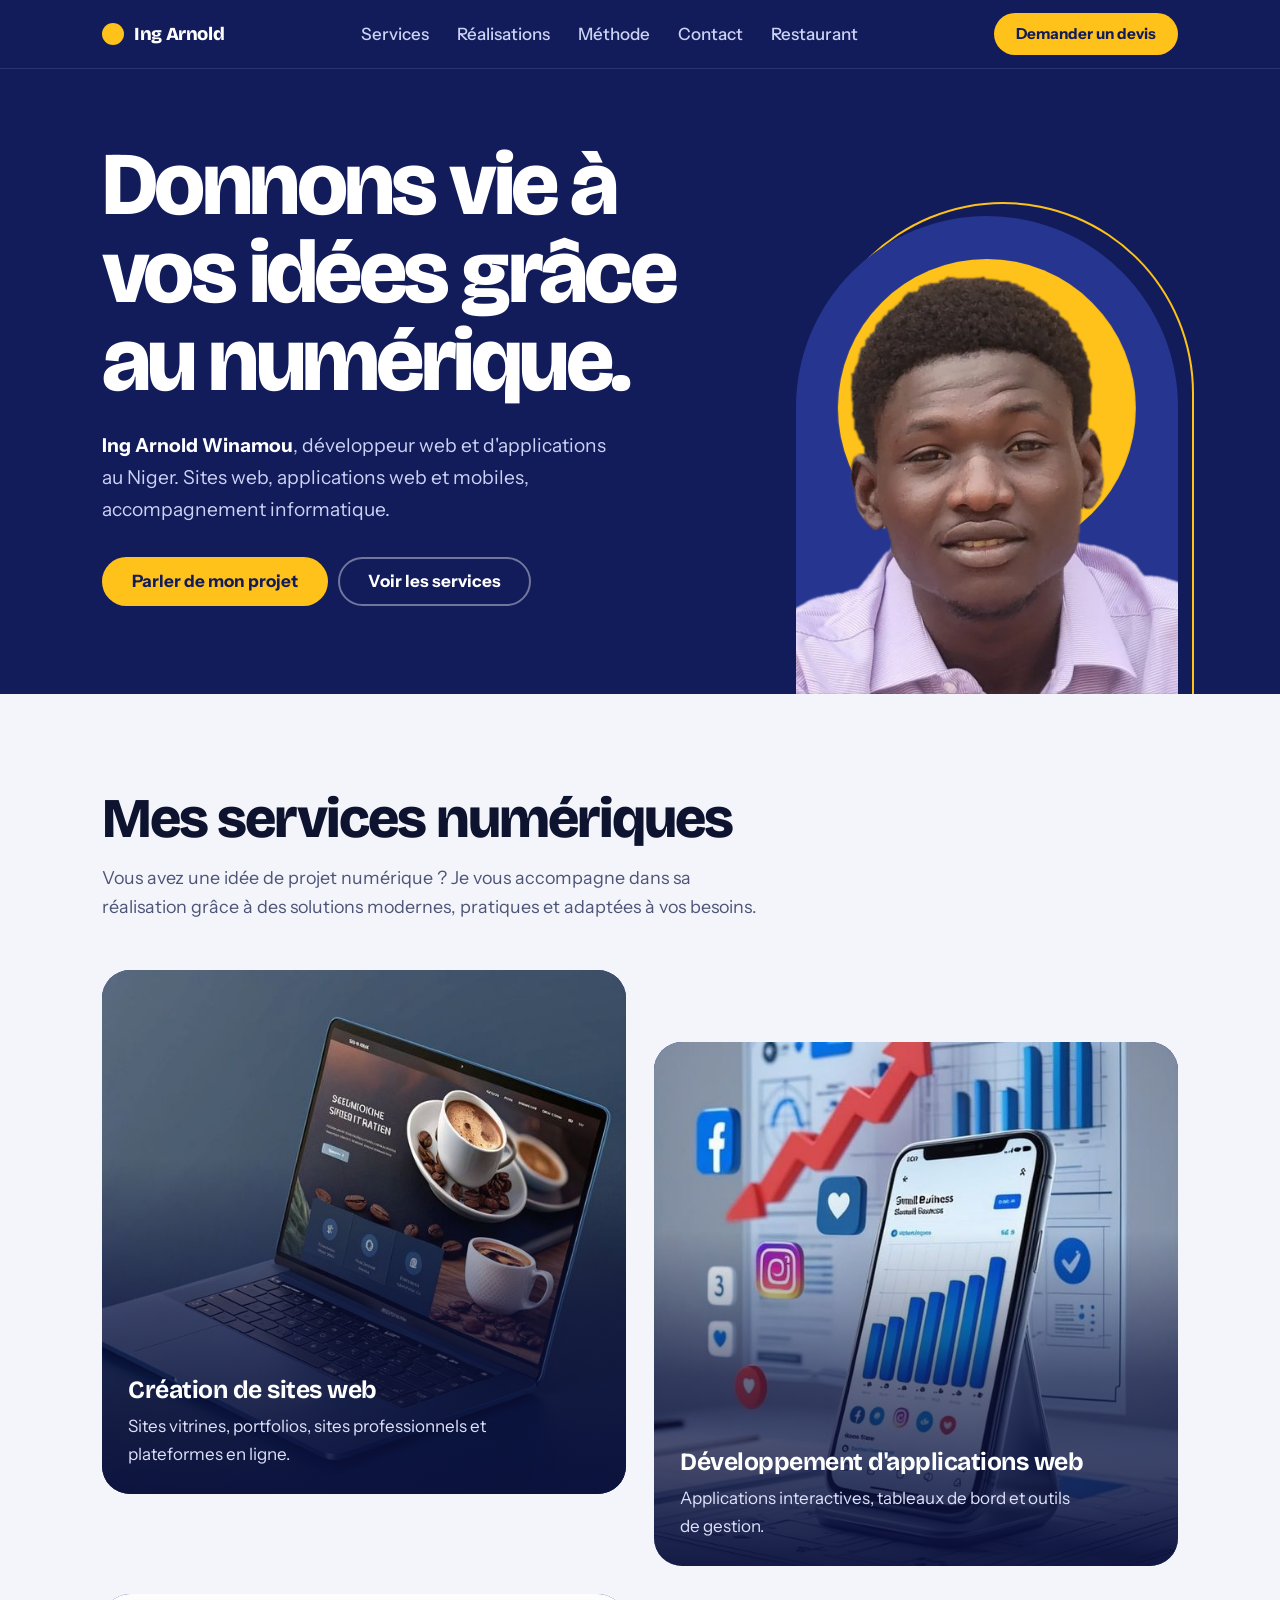
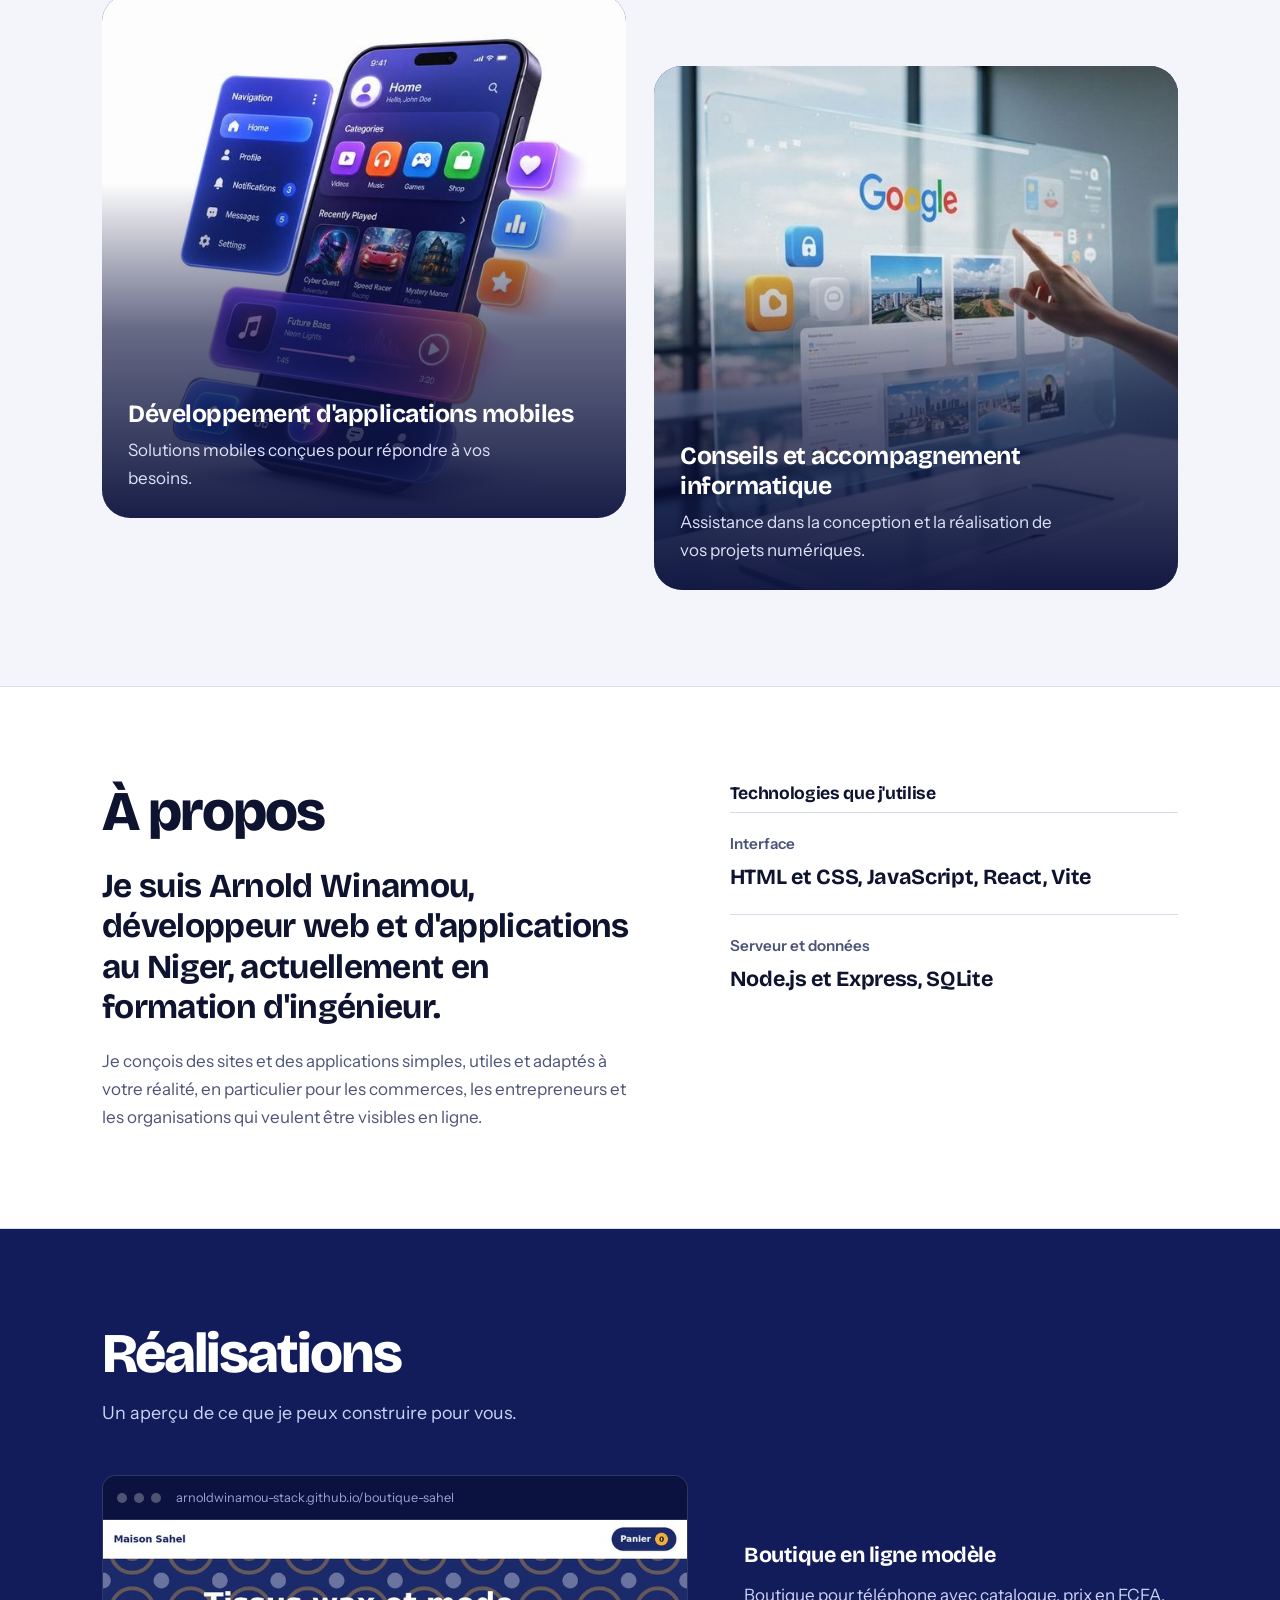
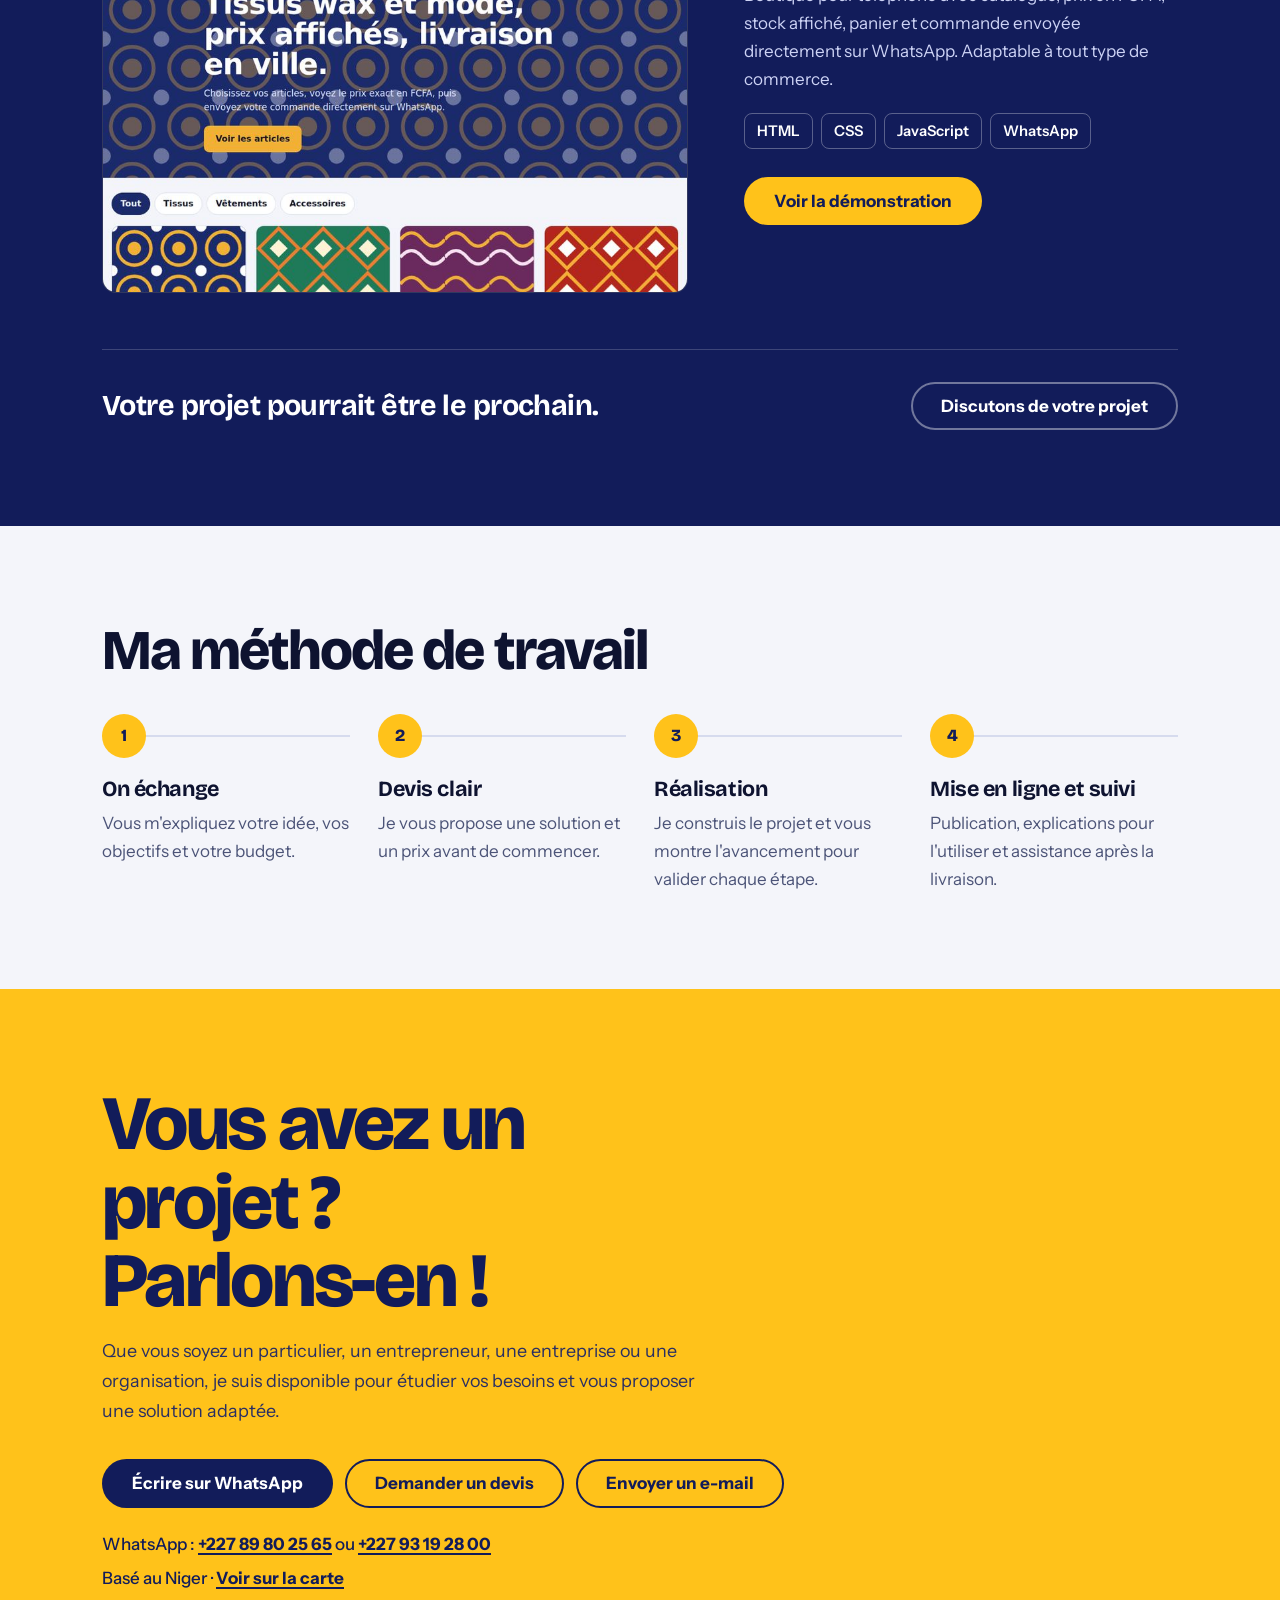
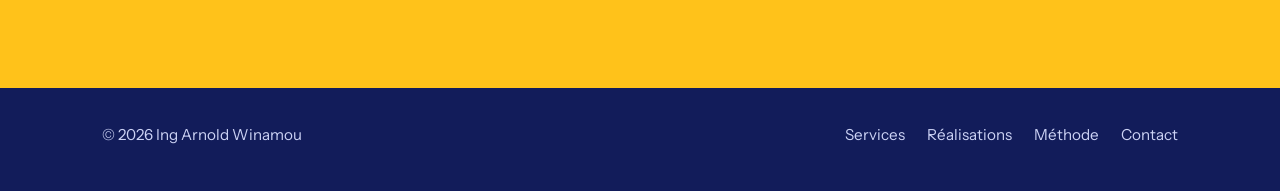
==== commit 72f021ac: "Rename index-2.html to index.html" ====
--- a/index.html
+++ b/index.html
@@ -1,56 +1,379 @@
-<!doctype html>
+<!DOCTYPE html>
 <html lang="fr">
 <head>
-<meta charset="utf-8"><meta name="viewport" content="width=device-width,initial-scale=1">
-<title>Gestion des étudiants | Ing Arnold</title>
-<link rel="stylesheet" href="style.css">
+<meta charset="UTF-8">
+<meta name="viewport" content="width=device-width, initial-scale=1">
+<title>Ing Arnold Winamou – Développeur web et d'applications au Niger</title>
+<meta name="description" content="Ing Arnold Winamou, développeur web et d'applications au Niger : création de sites web, applications web et mobiles, conseils et accompagnement informatique. Demandez un devis.">
+<meta name="author" content="Arnold Winamou">
+<link rel="canonical" href="https://arnoldwinamou-stack.github.io/">
+<link rel="icon" type="image/svg+xml" href="data:image/svg+xml,%3Csvg xmlns=%22http://www.w3.org/2000/svg%22 viewBox=%220 0 64 64%22 xmlns:c2pa=%22http://c2pa.org/manifest%22%3E%3Cmetadata%3E%3Cc2pa:manifest%[base64]/[base64]%2BX/GsGPcEEsIYvOQAAAZljYm9yomdhY3Rpb25zgqJmYWN0aW9ua2MycGEub3BlbmVkanBhcmFtZXRlcnOha2luZ3JlZGllbnRzgaJjdXJseC1zZWxmI2p1bWJmPWMycGEuYXNzZXJ0aW9ucy9jMnBhLmluZ3JlZGllbnQudjNkaGFzaFgglP0dI7aSJW/C08QrW8vLhaWRZ3tnVrMgpYQZ/[base64]%[base64]/R0jtpIlb8LTxCtby8uFpZFne2dWsyClhBn%2BuS%2B97aJjdXJseCpzZWxmI2p1bWJmPWMycGEuYXNzZXJ0aW9ucy9jMnBhLmFjdGlvbnMudjJkaGFzaFgg4yxWzSO2NprL2qa9xCFcOTLrA3tYEpOYpgd6ojgqQn%2BiY3VybHgpc2VsZiNqdW1iZj1jMnBhLmFzc2VydGlvbnMvYzJwYS5oYXNoLmRhdGFkaGFzaFggpcWCn2moqY/11Rs770JXiBTCQYwgh/GRgH8T28gpHMh0Y2xhaW1fZ2VuZXJhdG9yX2luZm%[base64]/[base64]/3cyjxFA3Qo5S46fX0/ihY0VZ7mfb9KF703t5OjWDBWMA4GA1UdDwEB/wQEAwIHgDAVBgNVHSUEDjAMBgorBgEEAYPoXgIBMAwGA1UdEwEB/wQCMAAwHwYDVR0jBBgwFoAUzlHiBIFOZFsj%2BOPEz5o%2BnMHXXMIwCgYIKoZIzj0EAwMDZwAwZAIwMXMdFJ4BetLLVY7ORuE9noqbbAZOZn/aArXyTwFAZfKrPzxF2vPoJNf1%2BUCdg1XGAjBwX1zd9WGqYkqmL5SFqw1QySjr1zJfpJM9%2B1rdDwSPLMOPOjKuiXjoU/[base64]%2BQaaUuWk=%3C/c2pa:manifest%3E%3C/metadata%3E%3Crect width=%2264%22 height=%2264%22 rx=%2212%22 fill=%22%230b5a55%22/%3E%3Crect x=%220%22 y=%220%22 width=%226%22 height=%2264%22 fill=%22%235cc8be%22/%3E%3Crect x=%226%22 y=%220%22 width=%226%22 height=%2264%22 fill=%22%23fecb00%22/%3E%3Crect x=%2212%22 y=%220%22 width=%226%22 height=%2264%22 fill=%22%23e8445e%22/%3E%3Ctext x=%2240%22 y=%2243%22 font-family=%22Georgia%2Cserif%22 font-size=%2230%22 font-weight=%22700%22 text-anchor=%22middle%22 fill=%22%23fff%22%3EAW%3C/text%3E%3C/svg%3E">
+
+<meta property="og:title" content="Ing Arnold Winamou – Développeur web et d'applications">
+<meta property="og:description" content="Sites web, applications web et mobiles, conseils informatiques. Donnons vie à vos idées grâce au numérique.">
+<meta property="og:type" content="website">
+<meta property="og:locale" content="fr_FR">
+<meta property="og:url" content="https://arnoldwinamou-stack.github.io/">
+<meta property="og:image" content="https://arnoldwinamou-stack.github.io/partage.jpg">
+<meta property="og:image:width" content="1200">
+<meta property="og:image:height" content="630">
+<meta property="og:image:alt" content="Ing Arnold Winamou, développeur web et d'applications">
+<meta name="twitter:card" content="summary_large_image">
+<meta name="twitter:image" content="https://arnoldwinamou-stack.github.io/partage.jpg">
+
+<!-- GOOGLE SEARCH CONSOLE : collez ici la balise de vérification que Google vous donne, par exemple :
+<meta name="google-site-verification" content="XXXXXXXXXXXX">
+-->
+
+<script type="application/ld+json">
+{
+  "@context": "https://schema.org",
+  "@type": "Person",
+  "name": "Arnold Winamou",
+  "alternateName": "Ing Arnold Winamou",
+  "jobTitle": "Développeur web et d'applications",
+  "url": "https://arnoldwinamou-stack.github.io/",
+  "image": "https://arnoldwinamou-stack.github.io/partage.jpg",
+  "address": { "@type": "PostalAddress", "addressCountry": "NE" },
+  "knowsAbout": ["Création de sites web", "Applications web", "Applications mobiles", "Conseil informatique"]
+}
+</script>
+
+<meta name="theme-color" content="#121c5a">
+<link rel="preconnect" href="https://fonts.googleapis.com">
+<link rel="preconnect" href="https://fonts.gstatic.com" crossorigin>
+<link href="https://fonts.googleapis.com/css2?family=Bricolage+Grotesque:opsz,wght@12..96,600..800&family=Instrument+Sans:wght@400..700&display=swap" rel="stylesheet">
+<style>
+  :root {
+    color-scheme: light;
+    --indigo: #121c5a;
+    --mid: #26358f;
+    --sun: #ffc21a;
+    --page: #f4f5fa;
+    --surface: #ffffff;
+    --ink: #0e1330;
+    --muted: #4c5478;
+    --line: #d6dbee;
+    --link: #26358f;
+    --display: "Bricolage Grotesque", "Segoe UI", system-ui, sans-serif;
+    --body: "Instrument Sans", "Segoe UI", system-ui, sans-serif;
+  }
+  @media (prefers-color-scheme: dark) {
+    :root {
+      color-scheme: dark;
+      --page: #0a0f33;
+      --surface: #10174a;
+      --ink: #eef0ff;
+      --muted: #a0a8d8;
+      --line: #263073;
+      --link: #ffc21a;
+    }
+  }
+  * { box-sizing: border-box; margin: 0; padding: 0; }
+  html { scroll-behavior: smooth; scroll-padding-top: 76px; }
+  body { font-family: var(--body); font-size: 1.0625rem; line-height: 1.65; background: var(--page); color: var(--ink); -webkit-font-smoothing: antialiased; }
+  img { max-width: 100%; }
+  a { color: inherit; }
+  :focus-visible { outline: 3px solid var(--sun); outline-offset: 3px; }
+  .wrap { max-width: 1120px; margin: 0 auto; padding: 0 22px; }
+  h1, h2, h3 { font-family: var(--display); font-optical-sizing: auto; }
+  h2 { font-size: clamp(2rem, 6.4vw, 3.5rem); line-height: 1.02; letter-spacing: -0.035em; font-weight: 800; }
+  h3 { font-size: 1.35rem; line-height: 1.2; letter-spacing: -0.02em; font-weight: 700; }
+  .sub { margin-top: 16px; max-width: 56ch; color: var(--muted); font-size: 1.12rem; }
+  section { padding: 96px 0; }
+
+  /* Boutons */
+  .btn { display: inline-flex; align-items: center; justify-content: center; min-height: 48px; padding: 12px 28px; border-radius: 999px; border: 2px solid transparent; text-decoration: none; font: inherit; font-weight: 700; line-height: 1.2; transition: background-color .2s, color .2s, border-color .2s; }
+  .btn.sun { background: var(--sun); color: var(--indigo); }
+  .btn.sun:hover { background: #ffd24d; }
+  .btn.ghost { border-color: rgba(255,255,255,.4); color: #fff; }
+  .btn.ghost:hover { background: rgba(255,255,255,.1); }
+  .btn.small { min-height: 42px; padding: 8px 20px; font-size: .95rem; }
+
+  /* Navigation */
+  .nav { position: sticky; top: 0; z-index: 50; background: var(--indigo); border-bottom: 1px solid rgba(255,255,255,.1); }
+  .nav .wrap { display: flex; align-items: center; justify-content: space-between; height: 68px; gap: 16px; }
+  .brand { display: flex; align-items: center; gap: 10px; color: #fff; text-decoration: none; font-family: var(--display); font-weight: 800; font-size: 1.15rem; letter-spacing: -0.02em; }
+  .brand::before { content: ""; width: 22px; height: 22px; border-radius: 50%; background: var(--sun); }
+  .links { display: none; gap: 28px; }
+  .links a { color: #cdd3f5; text-decoration: none; font-weight: 500; }
+  .links a:hover { color: #fff; }
+  @media (min-width: 800px) { .links { display: flex; } }
+
+  /* En-tête : la signature visuelle du site = l'arche et le soleil */
+  .hero { background: var(--indigo); color: #fff; padding: 48px 0 0; overflow: hidden; }
+  .hero .wrap { display: grid; gap: 34px; align-items: end; }
+  .hero-text { padding-bottom: 8px; }
+  .hero h1 { font-size: clamp(2.45rem, 9.6vw, 5.6rem); line-height: .98; letter-spacing: -0.04em; font-weight: 800; max-width: 11ch; }
+  .lead { margin-top: 20px; font-size: 1.1rem; color: #cdd3f5; max-width: 40ch; }
+  .lead strong { color: #fff; font-weight: 700; }
+  .cta-row { display: flex; flex-wrap: wrap; gap: 10px; margin-top: 26px; }
+  .arch-wrap { position: relative; width: min(88%, 380px); margin: 0 auto; }
+  .arch-wrap::before { content: ""; position: absolute; top: -14px; left: 16px; right: -16px; bottom: 0; border: 2px solid var(--sun); border-bottom: 0; border-radius: 999px 999px 0 0; }
+  .arch { position: relative; aspect-ratio: 4 / 5; border-radius: 999px 999px 0 0; background: var(--mid); overflow: hidden; }
+  .arch .sun { position: absolute; left: 50%; top: 9%; width: 78%; aspect-ratio: 1; border-radius: 50%; background: var(--sun); transform: translateX(-50%); animation: sun-up .9s cubic-bezier(.2,.7,.2,1) both; }
+  .arch img { position: absolute; left: 50%; bottom: 0; width: 122%; max-width: none; height: auto; transform: translateX(-50%); animation: rise .9s .25s cubic-bezier(.2,.7,.2,1) both; }
+  @keyframes sun-up { from { transform: translateX(-50%) scale(.55); opacity: 0; } to { transform: translateX(-50%) scale(1); opacity: 1; } }
+  @keyframes rise { from { transform: translate(-50%, 40px); opacity: 0; } to { transform: translate(-50%, 0); opacity: 1; } }
+  @media (min-width: 880px) {
+    .lead { margin-top: 26px; font-size: 1.2rem; }
+    .cta-row { margin-top: 32px; }
+    .hero { padding-top: 72px; }
+    .hero .wrap { grid-template-columns: 1.25fr .75fr; gap: 56px; }
+    .hero-text { padding-bottom: 88px; }
+    .arch-wrap { width: 100%; margin: 0; }
+  }
+
+  /* Services : deux colonnes décalées, images pleine largeur */
+  .tiles { margin-top: 48px; display: grid; gap: 24px; }
+  .tile { position: relative; isolation: isolate; aspect-ratio: 1 / 1; border-radius: 28px; overflow: hidden; background: var(--mid); color: #fff; }
+  .tile img { position: absolute; inset: 0; width: 100%; height: 100%; object-fit: cover; z-index: -2; }
+  .tile::after { content: ""; position: absolute; inset: 0; z-index: -1; background: linear-gradient(to top, rgba(10,16,60,.94) 0%, rgba(10,16,60,.62) 36%, rgba(10,16,60,0) 64%); }
+  .tile .cap { position: absolute; left: 0; right: 0; bottom: 0; padding: 26px; }
+  .tile h3 { font-size: 1.55rem; }
+  .tile p { margin-top: 6px; color: #dde1fa; max-width: 36ch; }
+  @media (min-width: 760px) {
+    .tiles { grid-template-columns: 1fr 1fr; gap: 28px; align-items: start; }
+    .tile:nth-child(even) { margin-top: 72px; }
+  }
+
+  /* À propos */
+  .about { background: var(--surface); border-top: 1px solid var(--line); border-bottom: 1px solid var(--line); }
+  .split { display: grid; gap: 48px; }
+  .statement { margin-top: 26px; font-family: var(--display); font-size: clamp(1.5rem, 4.4vw, 2.1rem); line-height: 1.2; letter-spacing: -0.02em; font-weight: 700; max-width: 26ch; }
+  .about p.more { margin-top: 20px; color: var(--muted); max-width: 54ch; }
+  .stack-title { font-size: 1.1rem; margin-bottom: 8px; }
+  .stack > div { border-top: 1px solid var(--line); padding: 18px 0; display: grid; gap: 4px; }
+  .stack dt { color: var(--muted); font-weight: 600; font-size: .95rem; }
+  .stack dd { font-family: var(--display); font-weight: 700; font-size: 1.35rem; letter-spacing: -0.015em; }
+  @media (min-width: 880px) { .split { grid-template-columns: 1.1fr .9fr; gap: 80px; align-items: start; } }
+
+  /* Réalisations */
+  .work { background: var(--indigo); color: #fff; }
+  .work .sub { color: #cdd3f5; }
+  .feature { margin-top: 48px; display: grid; gap: 36px; align-items: center; }
+  .browser { border-radius: 14px; overflow: hidden; background: #0b1240; border: 1px solid rgba(255,255,255,.16); }
+  .browser .bar { display: flex; align-items: center; gap: 7px; padding: 11px 14px; background: #0b1240; border-bottom: 1px solid rgba(255,255,255,.12); }
+  .browser .bar i { width: 10px; height: 10px; border-radius: 50%; background: rgba(255,255,255,.28); flex: none; }
+  .browser .bar span { margin-left: 8px; font-size: .8rem; color: #9aa3d6; white-space: nowrap; overflow: hidden; text-overflow: ellipsis; }
+  .browser img { display: block; width: 100%; height: auto; }
+  .info p { margin-top: 12px; color: #cdd3f5; max-width: 46ch; }
+  .tags { margin: 20px 0 28px; display: flex; flex-wrap: wrap; gap: 8px; list-style: none; }
+  .tags li { border: 1px solid rgba(255,255,255,.3); border-radius: 8px; padding: 5px 12px; font-size: .92rem; font-weight: 600; }
+  .next { margin-top: 56px; padding-top: 32px; border-top: 1px solid rgba(255,255,255,.18); display: flex; flex-wrap: wrap; align-items: center; justify-content: space-between; gap: 18px; }
+  .next p { font-family: var(--display); font-size: clamp(1.3rem, 4vw, 1.8rem); font-weight: 700; letter-spacing: -0.02em; }
+  @media (min-width: 900px) { .feature { grid-template-columns: 1.35fr 1fr; gap: 56px; } }
+
+  /* Méthode : une vraie suite d'étapes */
+  .timeline { margin-top: 56px; list-style: none; counter-reset: etape; display: grid; gap: 0; }
+  .timeline li { counter-increment: etape; position: relative; padding: 0 0 36px 66px; border-left: 2px solid var(--line); margin-left: 21px; }
+  .timeline li:last-child { border-left-color: transparent; padding-bottom: 0; }
+  .timeline li::before { content: counter(etape); position: absolute; left: -23px; top: -4px; width: 44px; height: 44px; border-radius: 50%; background: var(--sun); color: var(--indigo); font-family: var(--display); font-weight: 800; display: grid; place-items: center; }
+  .timeline h3 { padding-top: 6px; }
+  .timeline p { margin-top: 6px; color: var(--muted); max-width: 34ch; }
+  @media (min-width: 900px) {
+    .timeline { grid-template-columns: repeat(4, 1fr); gap: 28px; }
+    .timeline li { padding: 40px 0 0; border-left: 0; border-top: 2px solid var(--line); margin-left: 0; }
+    .timeline li:last-child { border-top-color: var(--line); padding-bottom: 0; }
+    .timeline li::before { left: 0; top: -23px; }
+    .timeline h3 { padding-top: 0; }
+  }
+
+  /* Contact : grand bloc jaune */
+  .contact { background: var(--sun); color: var(--indigo); }
+  .contact h2 { font-size: clamp(2.3rem, 8.6vw, 4.8rem); max-width: 13ch; }
+  .contact .sub { color: #2a2f63; max-width: 52ch; }
+  .actions { margin-top: 34px; display: flex; flex-wrap: wrap; gap: 12px; }
+  .contact .btn.solid { background: var(--indigo); color: #fff; }
+  .contact .btn.solid:hover { background: #1c2a7a; }
+  .contact .btn.line { border-color: var(--indigo); color: var(--indigo); }
+  .contact .btn.line:hover { background: rgba(18,28,90,.08); }
+  .contact :focus-visible { outline-color: var(--indigo); }
+  .numbers, .where { margin-top: 22px; font-weight: 500; }
+  .where { margin-top: 6px; }
+  .nw { white-space: nowrap; }
+  .numbers a { white-space: nowrap; }
+  .contact .numbers a, .contact .where a { font-weight: 700; text-decoration-thickness: 2px; text-underline-offset: 3px; }
+
+  footer { background: var(--indigo); color: #cdd3f5; padding: 34px 0 44px; font-size: .95rem; }
+  footer .wrap { display: flex; flex-wrap: wrap; justify-content: space-between; gap: 14px 28px; }
+  footer nav { display: flex; flex-wrap: wrap; gap: 8px 22px; }
+  footer a { text-decoration: none; }
+  footer a:hover { color: #fff; }
+
+  @media (prefers-reduced-motion: reduce) {
+    html { scroll-behavior: auto; }
+    .arch .sun, .arch img { animation: none; }
+  }
+</style>
 </head>
 <body>
-<section id="login" class="login">
-<form id="loginForm" class="login-card">
-<div class="mark">IA</div><p class="eyebrow">ESPACE ADMINISTRATEUR</p>
-<h1>Gestion des étudiants</h1><p class="muted">Connectez-vous pour accéder au tableau de bord.</p>
-<label>Identifiant<input id="username" required placeholder="Administrateur"></label>
-<label>Mot de passe<input id="password" type="password" required placeholder="Mot de passe"></label>
-<p id="loginError" class="error"></p><button class="btn primary full">Se connecter</button>
-<small>Démo : admin / Arnold2026!</small>
-</form></section>
-<div id="app" class="hidden">
-<aside class="sidebar"><a class="brand">ING <span>ARNOLD</span></a><p class="side-label">MENU PRINCIPAL</p>
-<button class="nav active" data-view="dashboard">▦ Tableau de bord</button>
-<button class="nav" data-view="students">♙ Étudiants</button>
-<button class="nav" data-view="reports">▤ Rapports & exports</button>
-<div class="side-bottom">● Démonstration locale</div></aside>
-<main class="main">
-<header class="topbar"><div><p class="eyebrow">ESPACE DE GESTION</p><h1 id="pageTitle">Tableau de bord</h1></div>
-<div class="profile"><span class="avatar">A</span><b>Administrateur</b><button id="logout" class="logout">Déconnexion</button></div></header>
-<section id="dashboardView" class="view">
-<div class="welcome"><div><p class="eyebrow light">VUE D'ENSEMBLE</p><h2>Bienvenue dans votre espace.</h2><p>Gérez les dossiers des étudiants depuis un seul endroit.</p></div><button id="quickAdd" class="btn light-btn">+ Ajouter un étudiant</button></div>
-<div class="stats">
-<article class="stat"><span>Total étudiants</span><strong id="total">0</strong><small>Effectif enregistré</small></article>
-<article class="stat"><span>Hommes</span><strong id="men">0</strong><small>Étudiants</small></article>
-<article class="stat"><span>Femmes</span><strong id="women">0</strong><small>Étudiantes</small></article>
-<article class="stat"><span>Filières</span><strong id="programs">0</strong><small>Filières représentées</small></article></div>
-<div class="panel"><div class="panel-head"><div><h3>Inscriptions récentes</h3><p>Les cinq derniers dossiers ajoutés</p></div><button class="text-btn" data-go="students">Voir toute la liste →</button></div>
-<div class="table-wrap"><table><thead><tr><th>Étudiant</th><th>Matricule</th><th>Filière</th><th>Niveau</th></tr></thead><tbody id="recent"></tbody></table></div></div>
-</section>
-<section id="studentsView" class="view hidden"><div class="toolbar"><div><h2>Répertoire des étudiants</h2><p>Ajoutez, recherchez et gérez les dossiers.</p></div><button id="add" class="btn primary">+ Nouvel étudiant</button></div>
-<div class="filters"><input id="search" placeholder="Rechercher nom ou matricule…"><select id="programFilter"><option value="">Toutes les filières</option></select>
-<select id="levelFilter"><option value="">Tous les niveaux</option><option>Licence 1</option><option>Licence 2</option><option>Licence 3</option><option>Master 1</option><option>Master 2</option></select></div>
-<div class="panel"><div class="table-wrap"><table><thead><tr><th>Nom complet</th><th>Matricule</th><th>Sexe</th><th>Filière</th><th>Niveau</th><th>Actions</th></tr></thead><tbody id="rows"></tbody></table></div><p id="empty" class="empty hidden">Aucun étudiant trouvé.</p></div>
-</section>
-<section id="reportsView" class="view hidden"><div class="toolbar"><div><h2>Rapports et exportations</h2><p>Exportez les données de cette démonstration.</p></div></div>
-<div class="report-grid"><article class="panel"><h3>Exporter vers Excel</h3><p>Fichier CSV compatible avec Excel et LibreOffice.</p><button id="csv" class="btn primary">Télécharger CSV</button></article>
-<article class="panel"><h3>Exporter en PDF</h3><p>Imprimez la liste ou choisissez « Enregistrer au format PDF ».</p><button id="pdf" class="btn secondary">Imprimer / PDF</button></article></div></section>
-</main></div>
-<dialog id="studentDialog"><form id="studentForm" class="dialog-form"><div class="panel-head"><div><p class="eyebrow">DOSSIER ÉTUDIANT</p><h2 id="dialogTitle">Nouvel étudiant</h2></div><button type="button" id="close" class="close">×</button></div>
-<input type="hidden" id="editId">
-<label>Nom complet *<input id="name" required maxlength="100" placeholder="Nom et prénom"></label>
-<label>Matricule *<input id="matricule" required maxlength="30" placeholder="ETU-2026-001"></label>
-<div class="two"><label>Sexe *<select id="gender" required><option value="">Choisir</option><option>Homme</option><option>Femme</option></select></label>
-<label>Niveau *<select id="level" required><option value="">Choisir</option><option>Licence 1</option><option>Licence 2</option><option>Licence 3</option><option>Master 1</option><option>Master 2</option></select></label></div>
-<label>Filière *<input id="program" required maxlength="80" placeholder="Informatique"></label>
-<label>Adresse e-mail<input id="email" type="email" placeholder="etudiant@exemple.com"></label>
-<div class="dialog-actions"><button type="button" id="cancel" class="btn secondary">Annuler</button><button class="btn primary">Enregistrer</button></div>
-</form></dialog><div id="toast" class="toast"></div>
-<script src="app.js"></script></body></html>+<header class="nav">
+  <div class="wrap">
+    <a class="brand" href="#top">Ing Arnold</a>
+   <nav class="links" aria-label="Navigation principale">
+  <a href="#services">Services</a>
+  <a href="#realisations">Réalisations</a>
+  <a href="#methode">Méthode</a>
+  <a href="#contact">Contact</a>
+  <a href="restaurant-demo/">Restaurant</a>
+</nav>
+    <a class="btn sun small js-devis" href="#contact">Demander un devis</a>
+  </div>
+</header>
+
+<main id="top">
+  <section class="hero" style="padding-bottom:0">
+    <div class="wrap">
+      <div class="hero-text">
+        <h1>Donnons vie à vos idées grâce au numérique.</h1>
+        <p class="lead"><strong>Ing Arnold Winamou</strong>, développeur web et d'applications au Niger. Sites web, applications web et mobiles, accompagnement informatique.</p>
+        <div class="cta-row">
+          <a class="btn sun" href="#contact">Parler de mon projet</a>
+          <a class="btn ghost" href="#services">Voir les services</a>
+        </div>
+      </div>
+      <div class="arch-wrap">
+        <div class="arch">
+          <div class="sun"></div>
+          <img src="[data-uri]" width="800" height="783" alt="Portrait de Ing Arnold Winamou" fetchpriority="high">
+        </div>
+      </div>
+    </div>
+  </section>
+
+  <section id="services">
+    <div class="wrap">
+      <h2>Mes services numériques</h2>
+      <p class="sub">Vous avez une idée de projet numérique ? Je vous accompagne dans sa réalisation grâce à des solutions modernes, pratiques et adaptées à vos besoins.</p>
+      <div class="tiles">
+      <article class="tile">
+        <img src="[data-uri]" width="640" height="640" alt="Ordinateur portable affichant un site web moderne" loading="lazy">
+        <div class="cap"><h3>Création de sites web</h3><p>Sites vitrines, portfolios, sites professionnels et plateformes en ligne.</p></div>
+      </article>
+      <article class="tile">
+        <img src="[data-uri]" width="640" height="640" alt="Téléphone et tableau de bord avec des graphiques de statistiques" loading="lazy">
+        <div class="cap"><h3>Développement d'applications web</h3><p>Applications interactives, tableaux de bord et outils de gestion.</p></div>
+      </article>
+      <article class="tile">
+        <img src="[data-uri]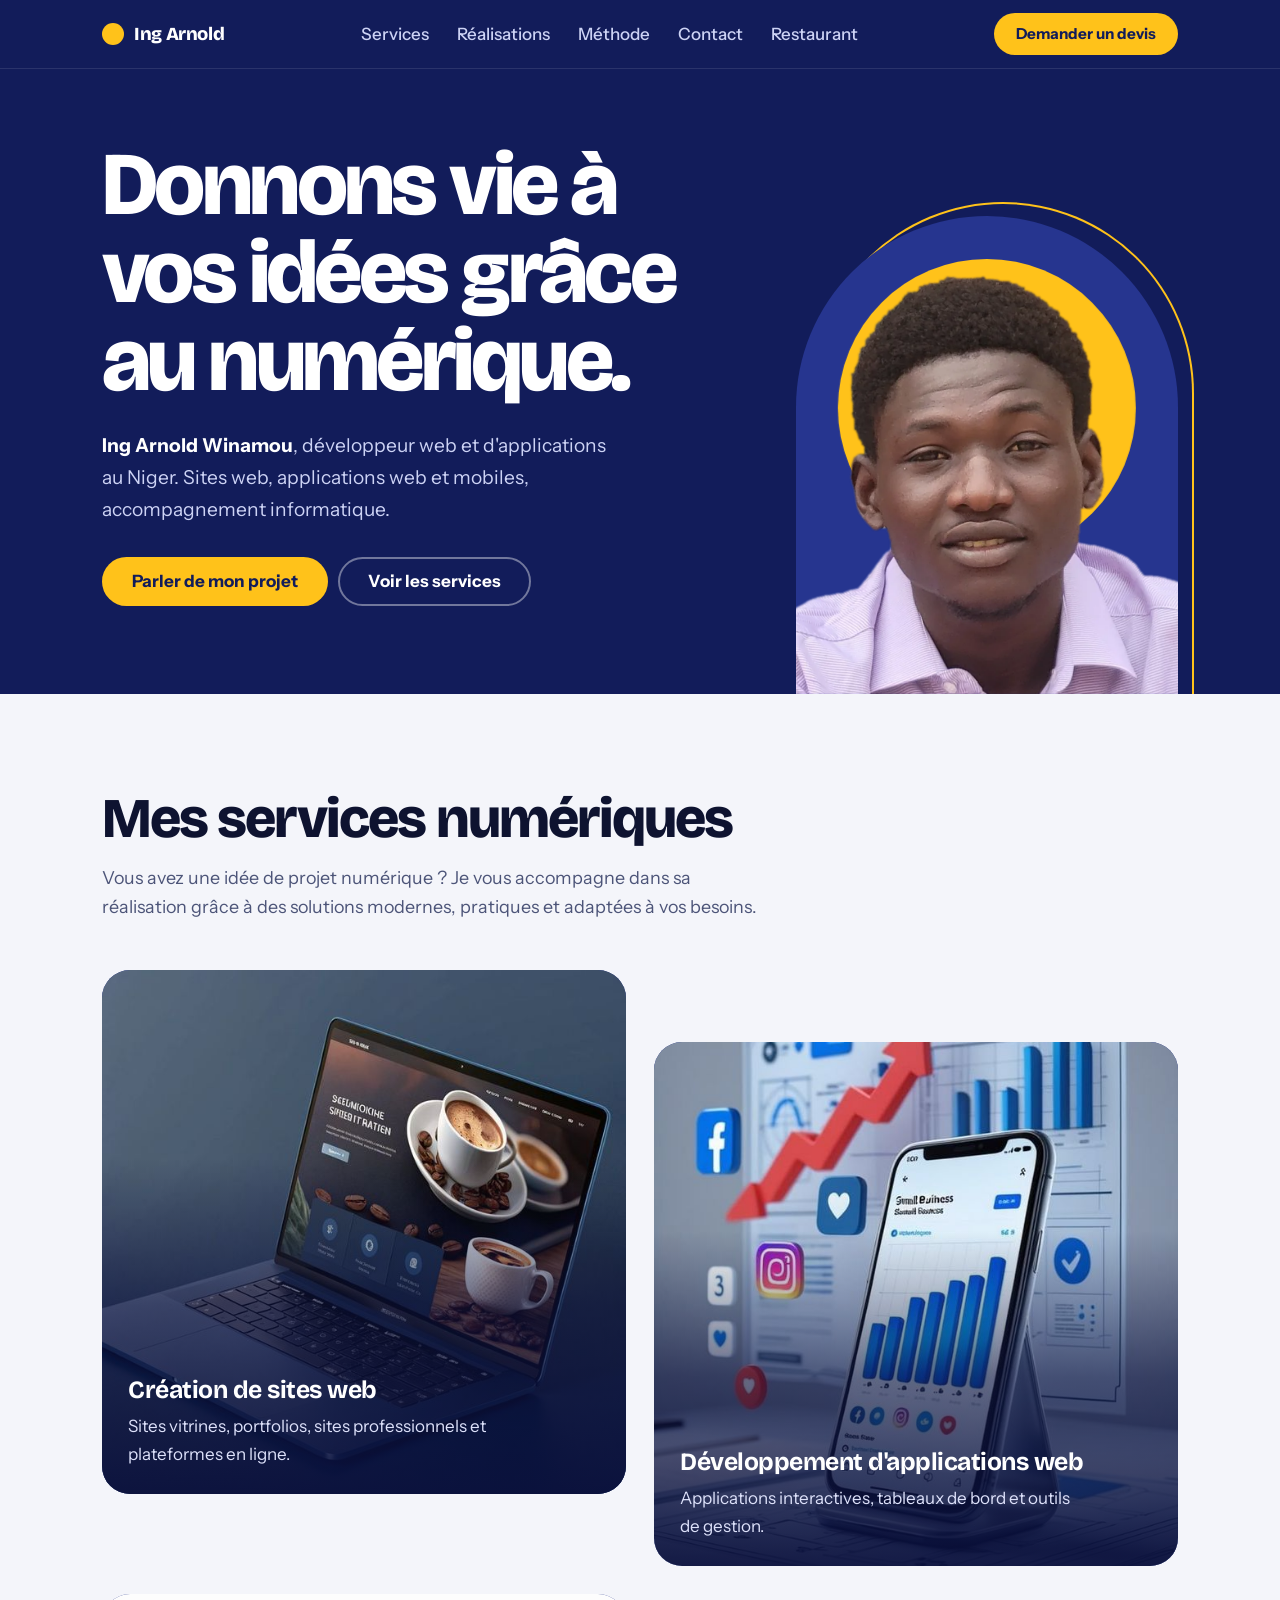
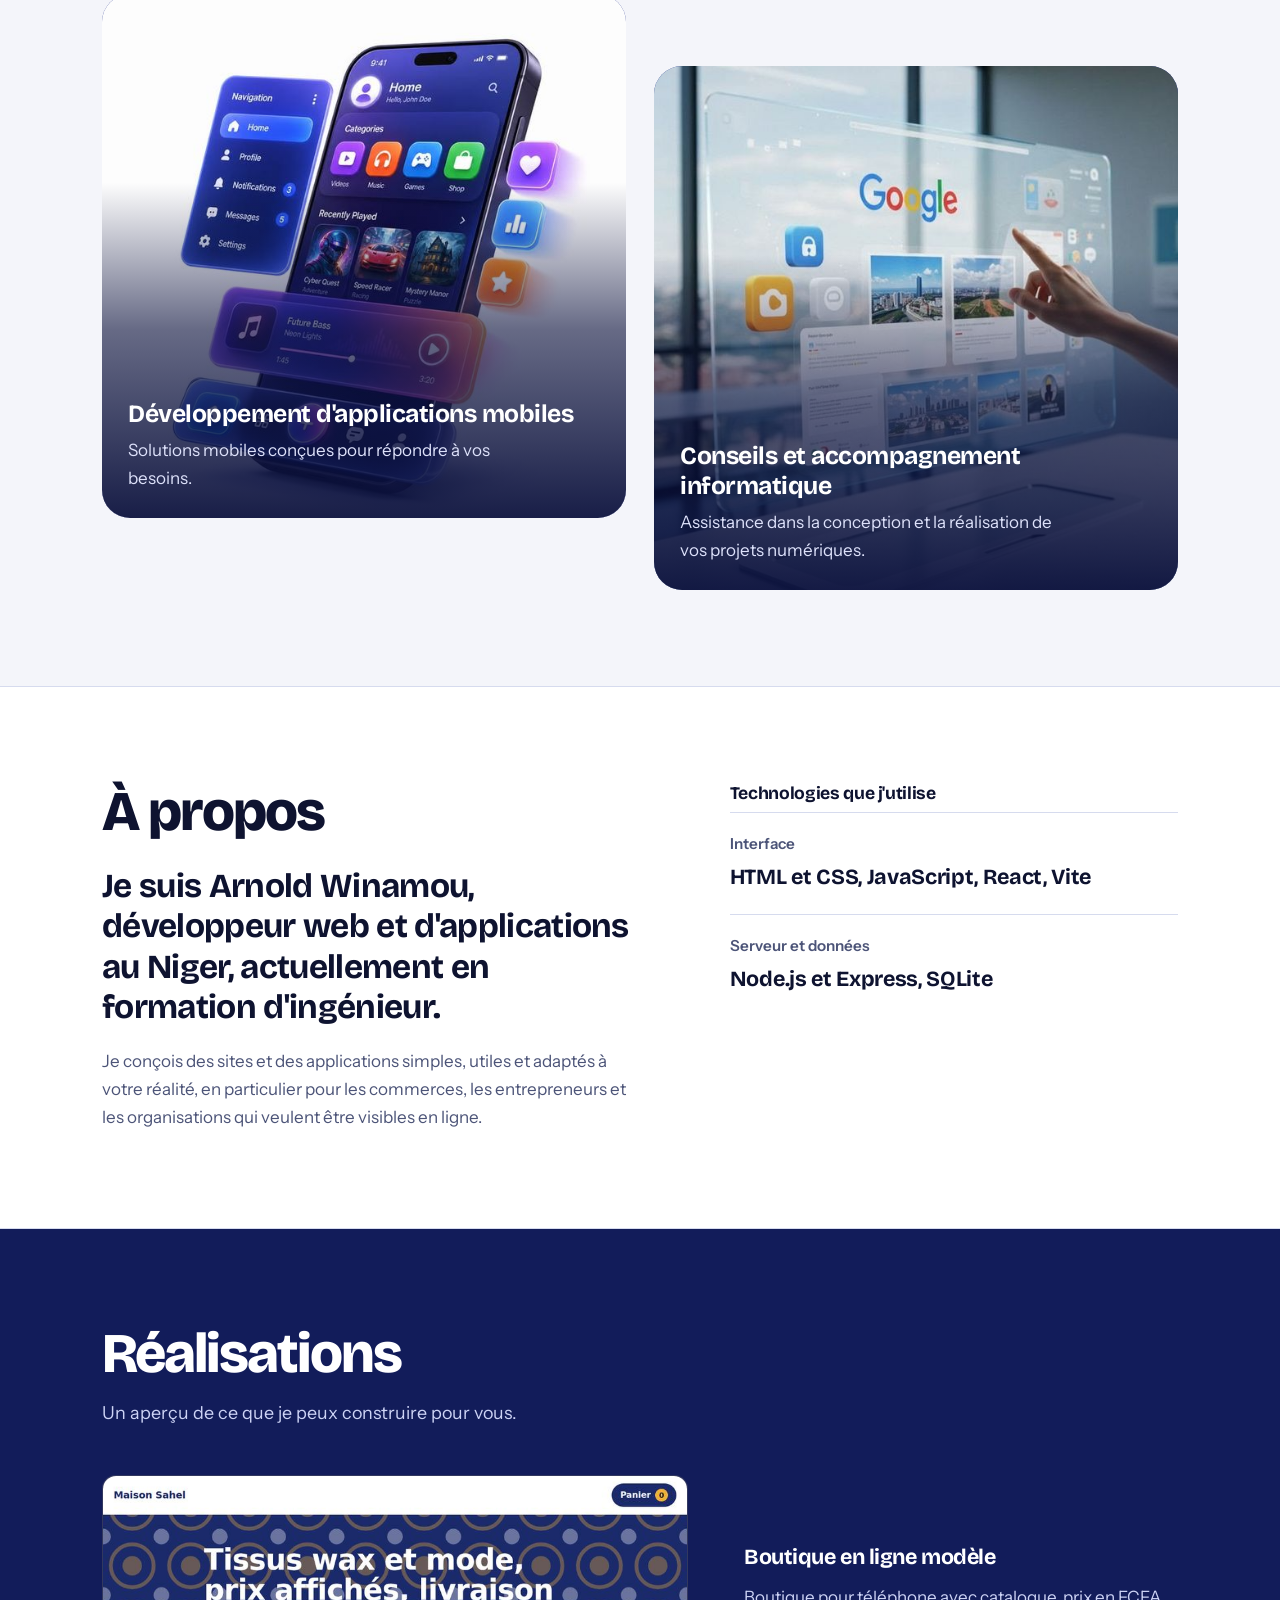
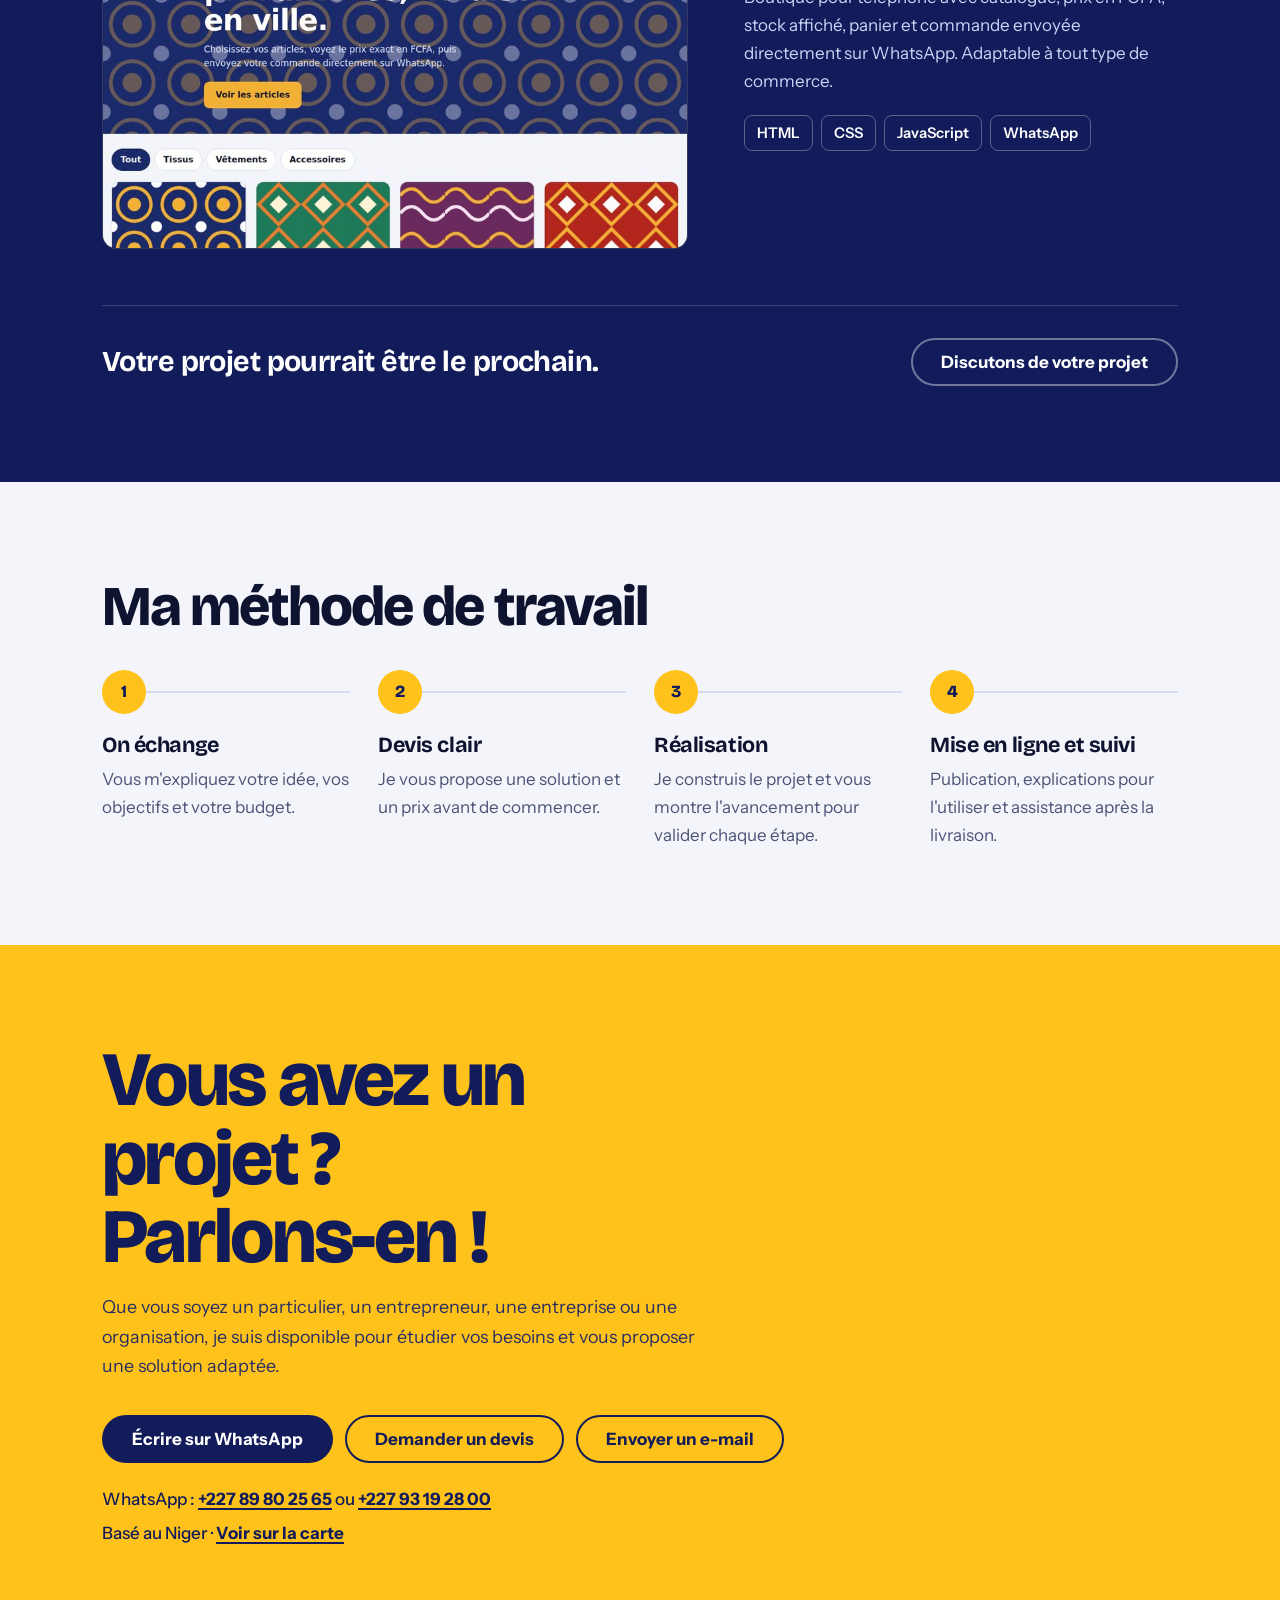
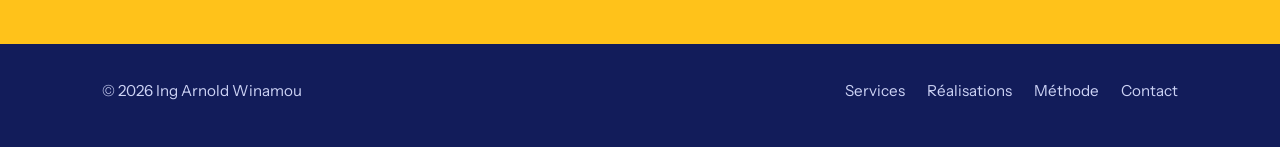
==== commit 1c8f77d9: "Update print statement from 'Hello' to 'Goodbye'" ====
--- a/index.html
+++ b/index.html
@@ -290,14 +290,12 @@
       <p class="sub">Un aperçu de ce que je peux construire pour vous.</p>
       <div class="feature">
         <div class="browser">
-          <div class="bar"><i></i><i></i><i></i><span>arnoldwinamou-stack.github.io/boutique-sahel</span></div>
           <img src="[data-uri]" width="880" height="560" alt="Capture d'écran de la boutique en ligne modèle Maison Sahel" loading="lazy">
         </div>
         <div class="info">
           <h3>Boutique en ligne modèle</h3>
           <p>Boutique pour téléphone avec catalogue, prix en FCFA, stock affiché, panier et commande envoyée directement sur WhatsApp. Adaptable à tout type de commerce.</p>
           <ul class="tags"><li>HTML</li><li>CSS</li><li>JavaScript</li><li>WhatsApp</li></ul>
-          <a class="btn sun" href="https://arnoldwinamou-stack.github.io/boutique-sahel/" target="_blank" rel="noopener">Voir la démonstration</a>
         </div>
       </div>
       <div class="next">
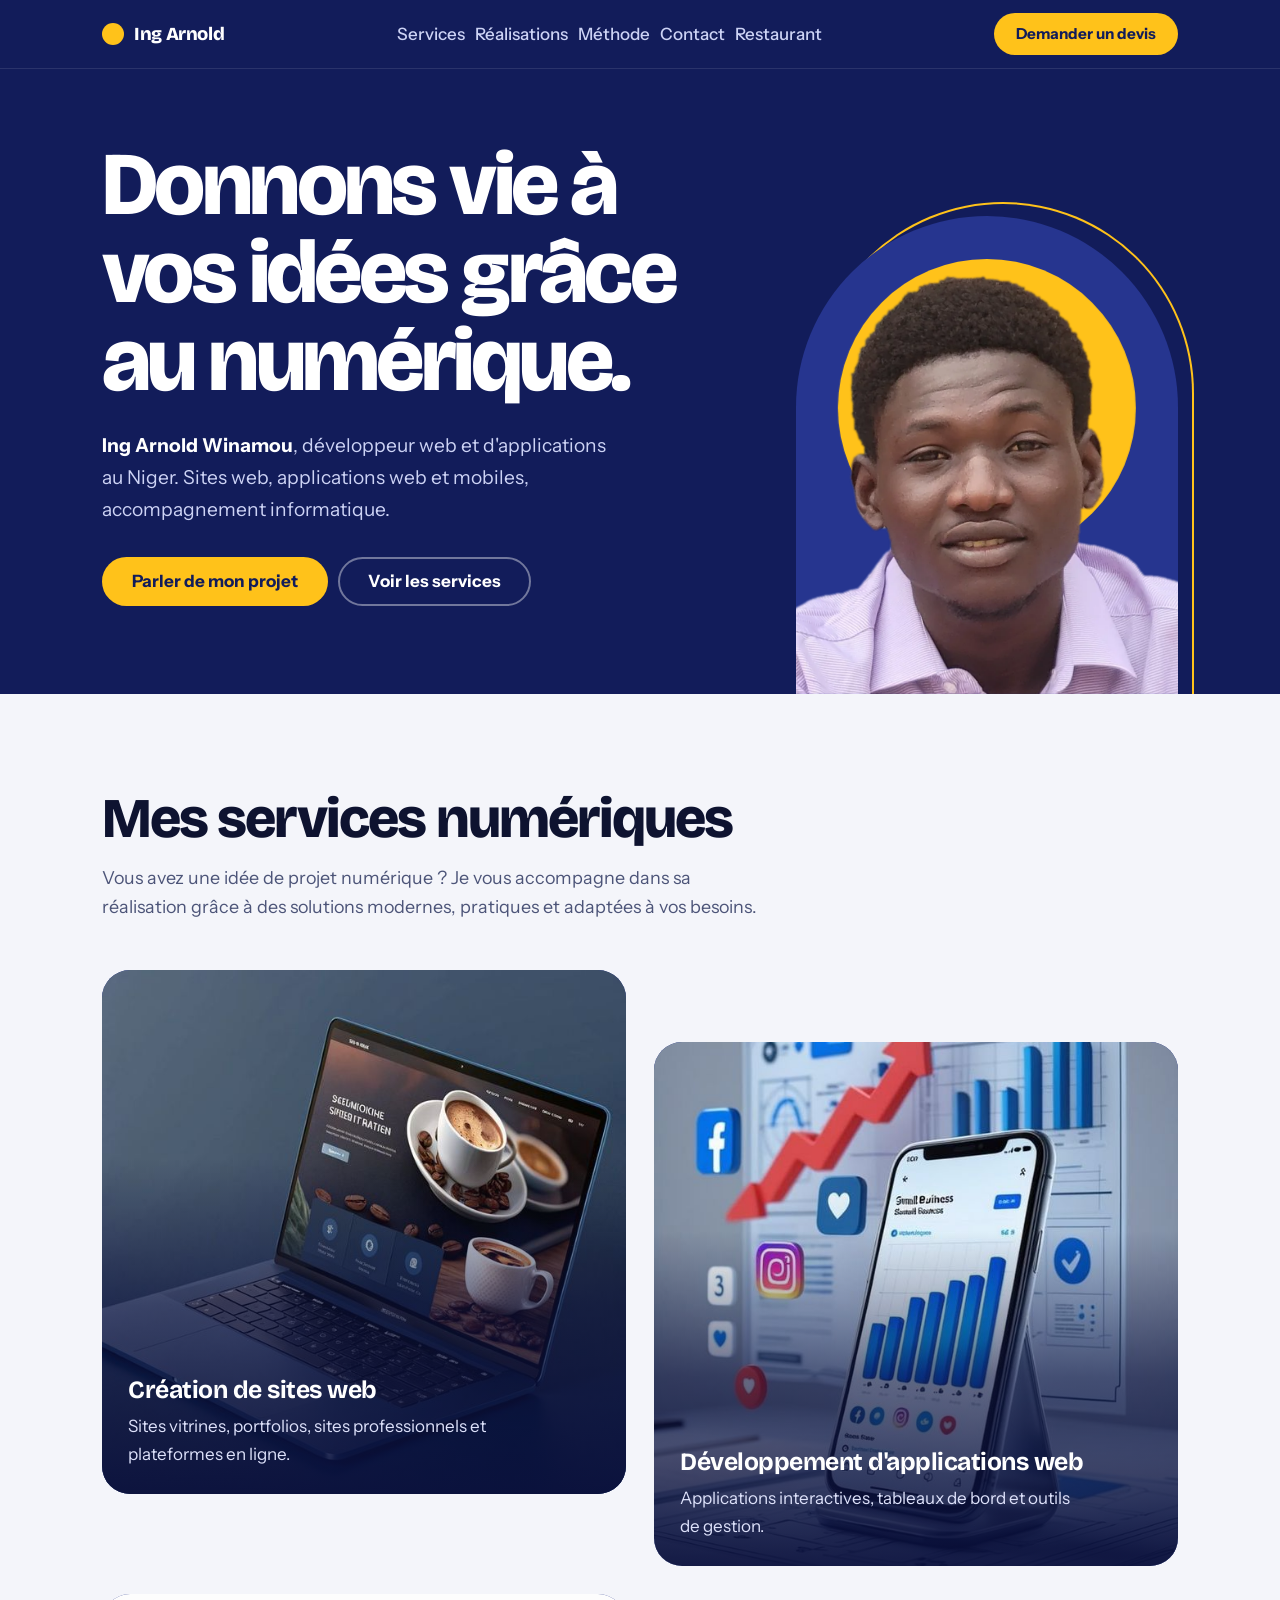
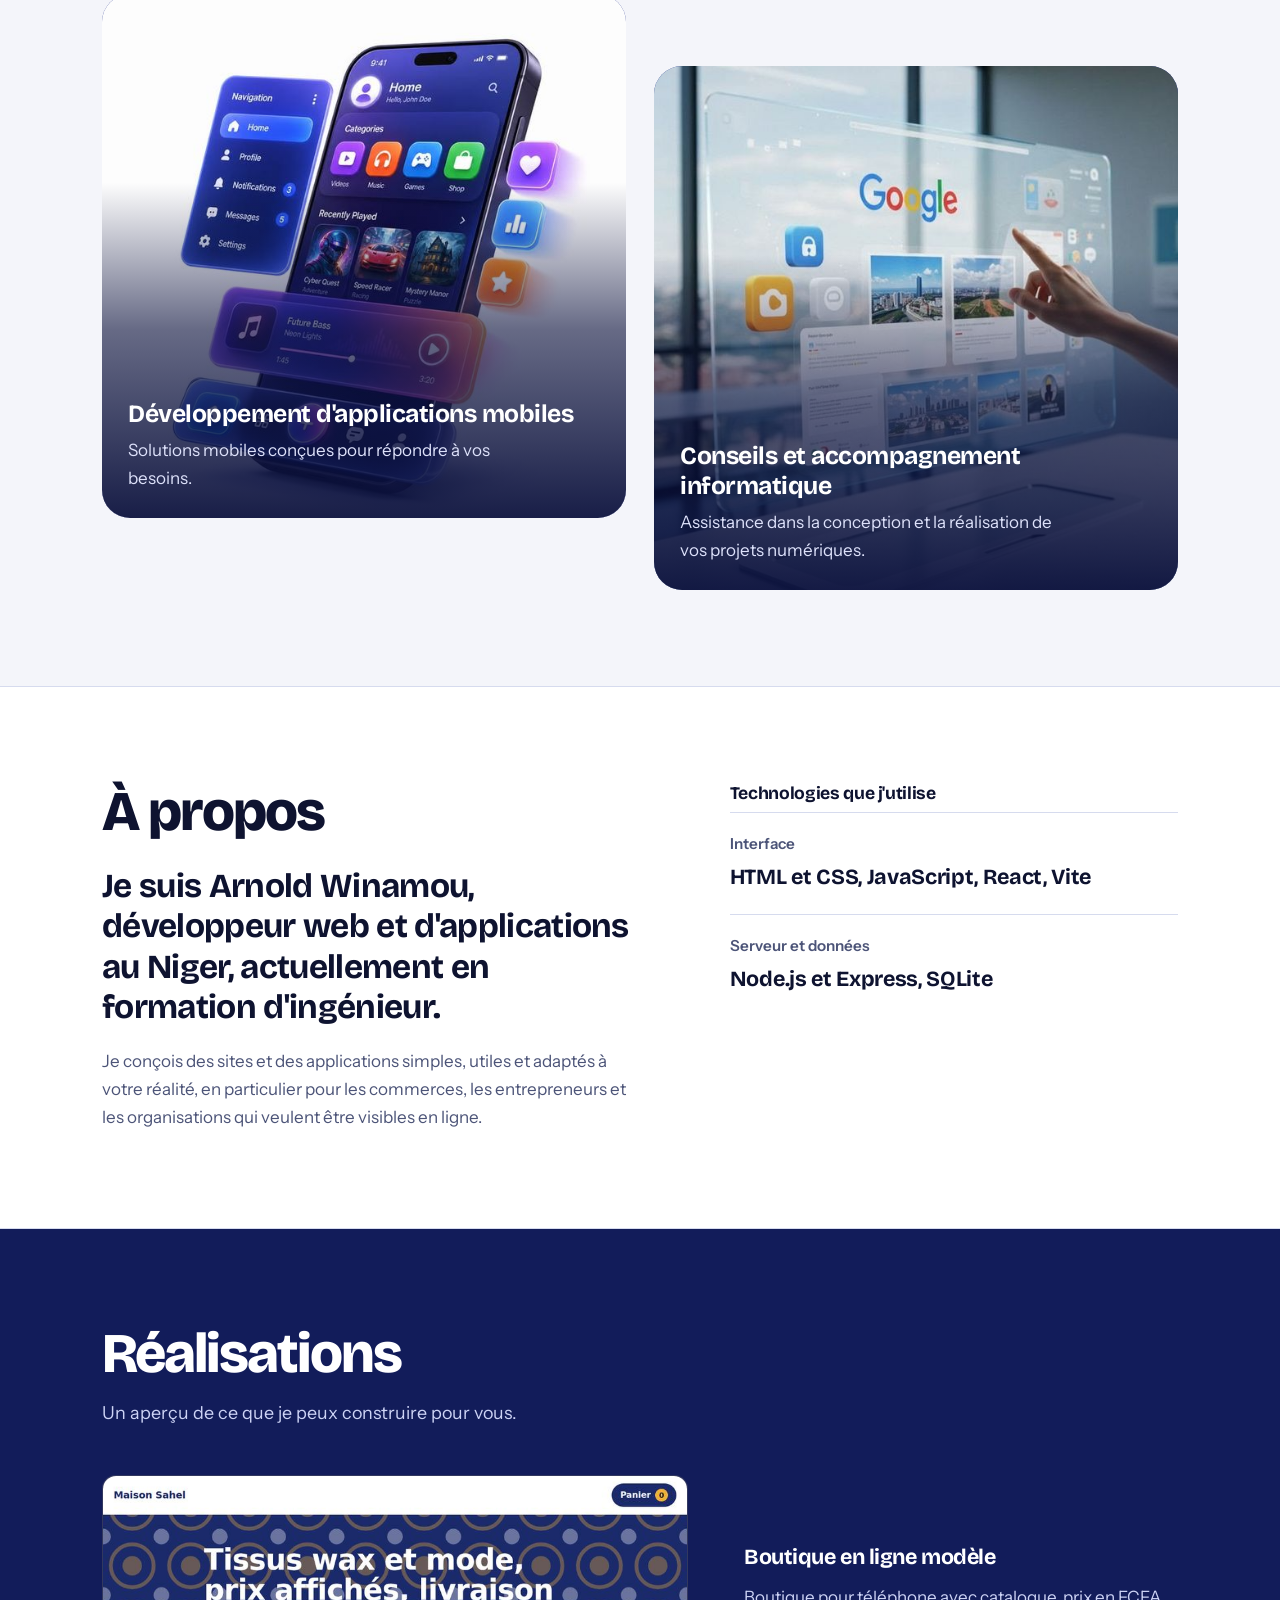
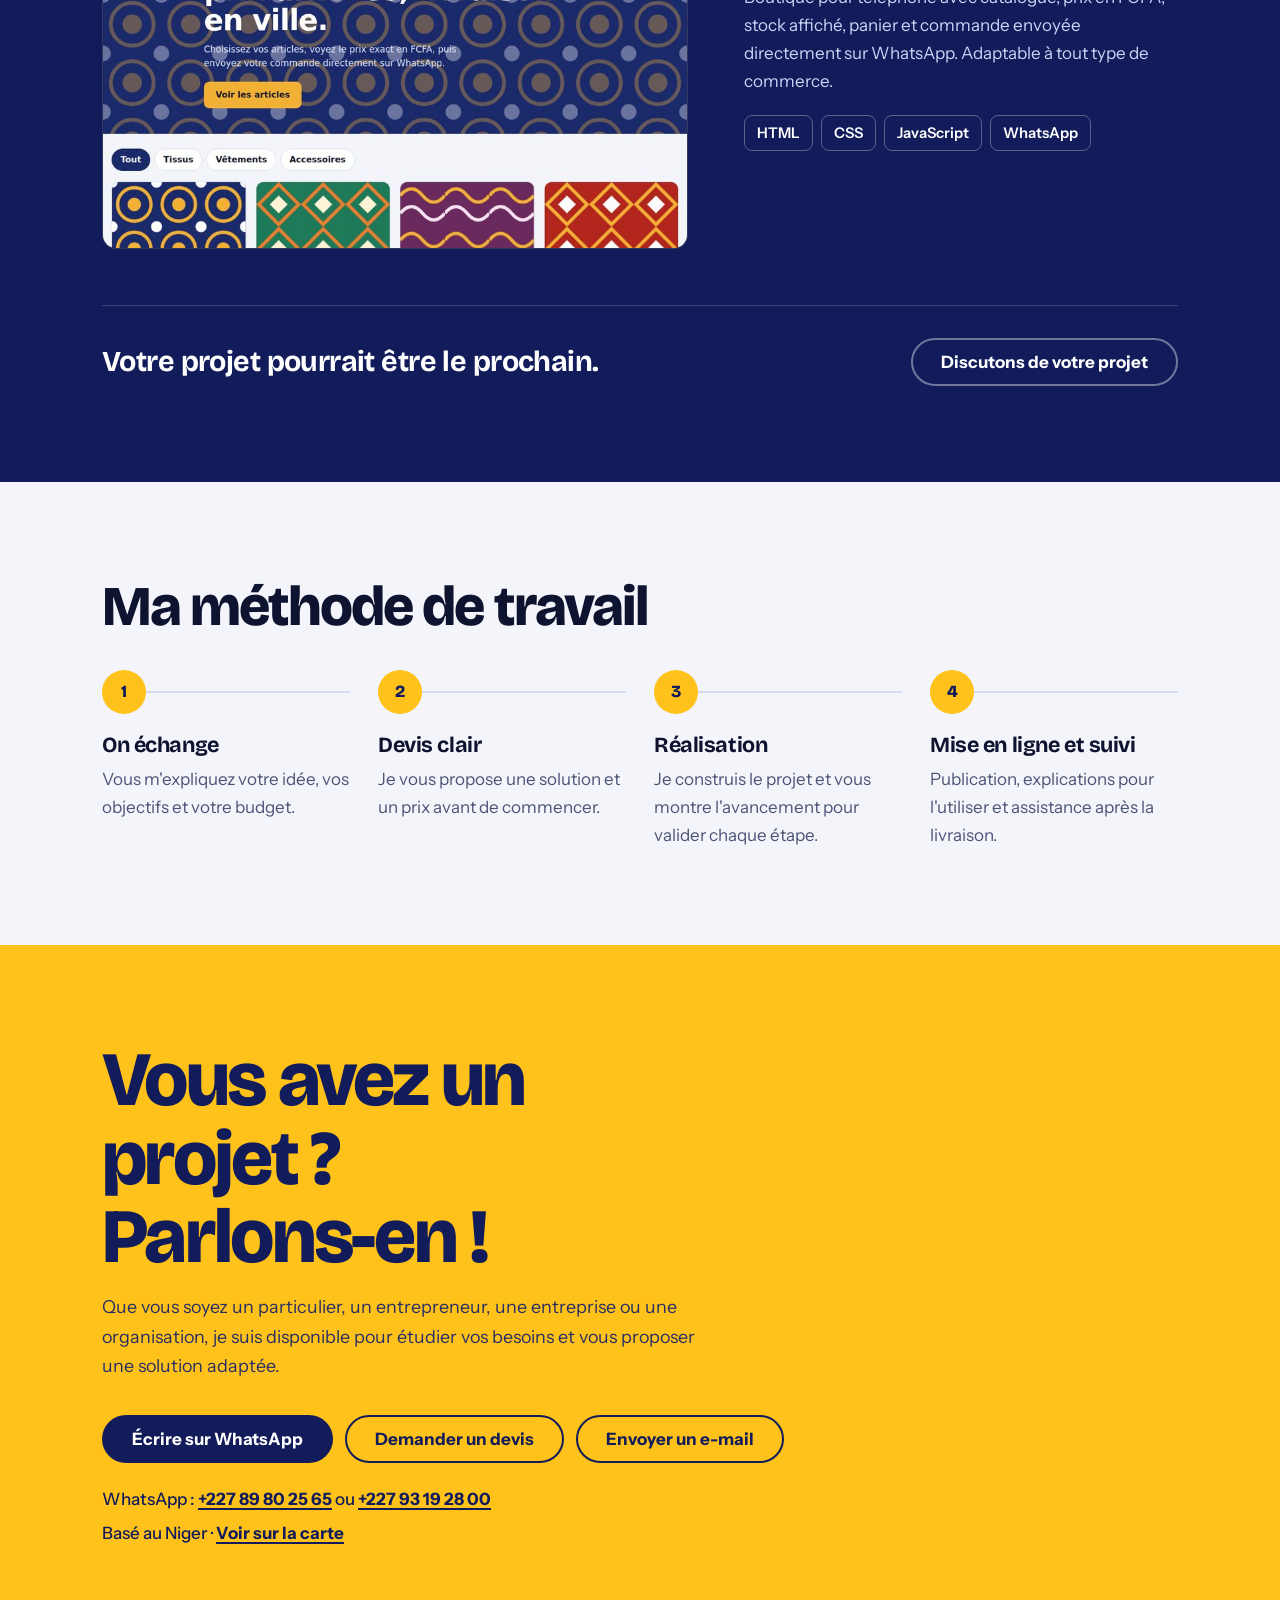
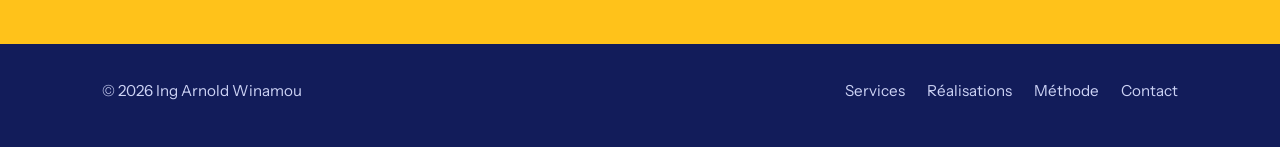
==== commit 3595cff3: "Update index.html" ====
--- a/index.html
+++ b/index.html
@@ -95,7 +95,7 @@
   .nav .wrap { display: flex; align-items: center; justify-content: space-between; height: 68px; gap: 16px; }
   .brand { display: flex; align-items: center; gap: 10px; color: #fff; text-decoration: none; font-family: var(--display); font-weight: 800; font-size: 1.15rem; letter-spacing: -0.02em; }
   .brand::before { content: ""; width: 22px; height: 22px; border-radius: 50%; background: var(--sun); }
-  .links { display: none; gap: 28px; }
+  .links { display: flex; flex-wrap: wrap; gap: 10px; }
   .links a { color: #cdd3f5; text-decoration: none; font-weight: 500; }
   .links a:hover { color: #fff; }
   @media (min-width: 800px) { .links { display: flex; } }
@@ -216,7 +216,7 @@
   <a href="#realisations">Réalisations</a>
   <a href="#methode">Méthode</a>
   <a href="#contact">Contact</a>
-  <a href="restaurant-demo/">Restaurant</a>
+  <a href="/mon-site/restaurant-demo/">Restaurant</a>
 </nav>
     <a class="btn sun small js-devis" href="#contact">Demander un devis</a>
   </div>
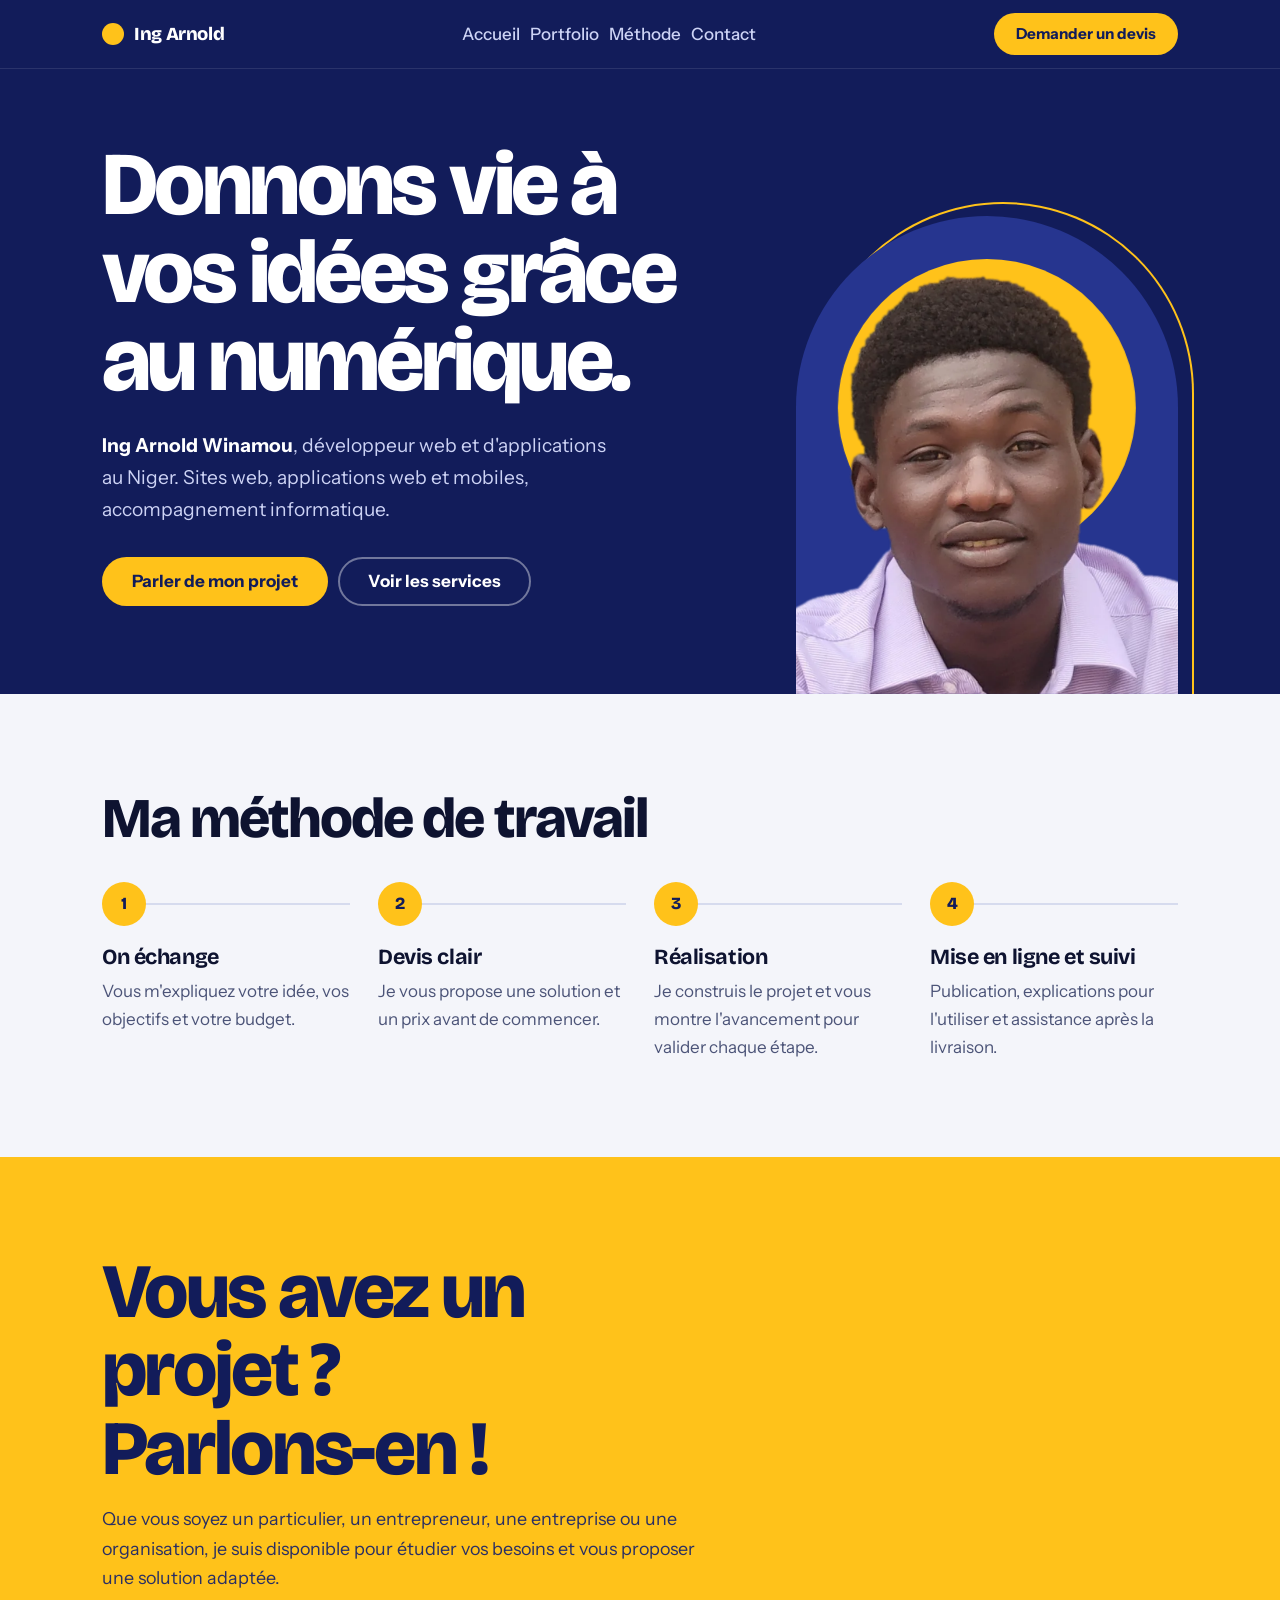
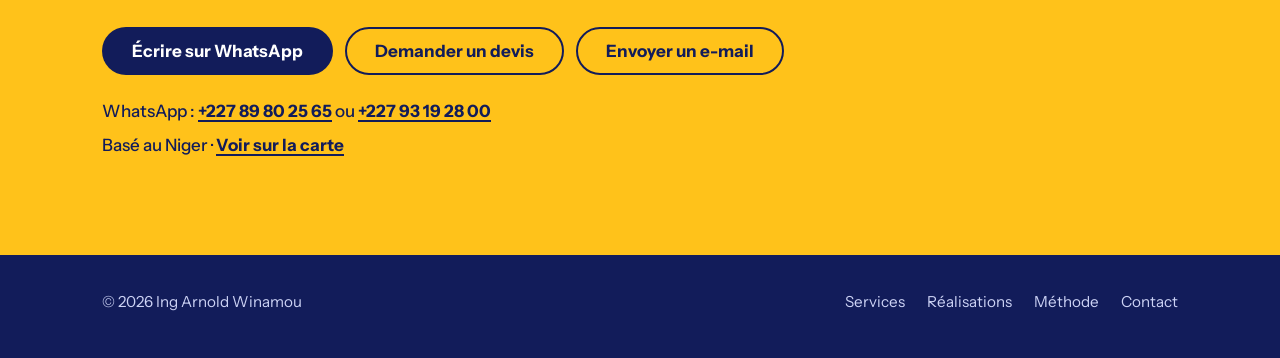
==== commit 199c89b7: "Update fmt.Println message from 'Hello' to 'Goodbye'" ====
--- a/index.html
+++ b/index.html
@@ -212,12 +212,11 @@
   <div class="wrap">
     <a class="brand" href="#top">Ing Arnold</a>
    <nav class="links" aria-label="Navigation principale">
-  <a href="#services">Services</a>
-  <a href="#realisations">Réalisations</a>
+  <a href="#top">Accueil</a>
+  <a href="#realisations">Portfolio</a>
   <a href="#methode">Méthode</a>
   <a href="#contact">Contact</a>
-  <a href="/mon-site/restaurant-demo/">Restaurant</a>
-</nav>
+   </nav>
     <a class="btn sun small js-devis" href="#contact">Demander un devis</a>
   </div>
 </header>
@@ -242,68 +241,7 @@
     </div>
   </section>
 
-  <section id="services">
-    <div class="wrap">
-      <h2>Mes services numériques</h2>
-      <p class="sub">Vous avez une idée de projet numérique ? Je vous accompagne dans sa réalisation grâce à des solutions modernes, pratiques et adaptées à vos besoins.</p>
-      <div class="tiles">
-      <article class="tile">
-        <img src="[data-uri]" width="640" height="640" alt="Ordinateur portable affichant un site web moderne" loading="lazy">
-        <div class="cap"><h3>Création de sites web</h3><p>Sites vitrines, portfolios, sites professionnels et plateformes en ligne.</p></div>
-      </article>
-      <article class="tile">
-        <img src="[data-uri]" width="640" height="640" alt="Téléphone et tableau de bord avec des graphiques de statistiques" loading="lazy">
-        <div class="cap"><h3>Développement d'applications web</h3><p>Applications interactives, tableaux de bord et outils de gestion.</p></div>
-      </article>
-      <article class="tile">
-        <img src="[data-uri]" width="640" height="640" alt="Téléphone affichant une application mobile moderne" loading="lazy">
-        <div class="cap"><h3>Développement d'applications mobiles</h3><p>Solutions mobiles conçues pour répondre à vos besoins.</p></div>
-      </article>
-      <article class="tile">
-        <img src="[data-uri]